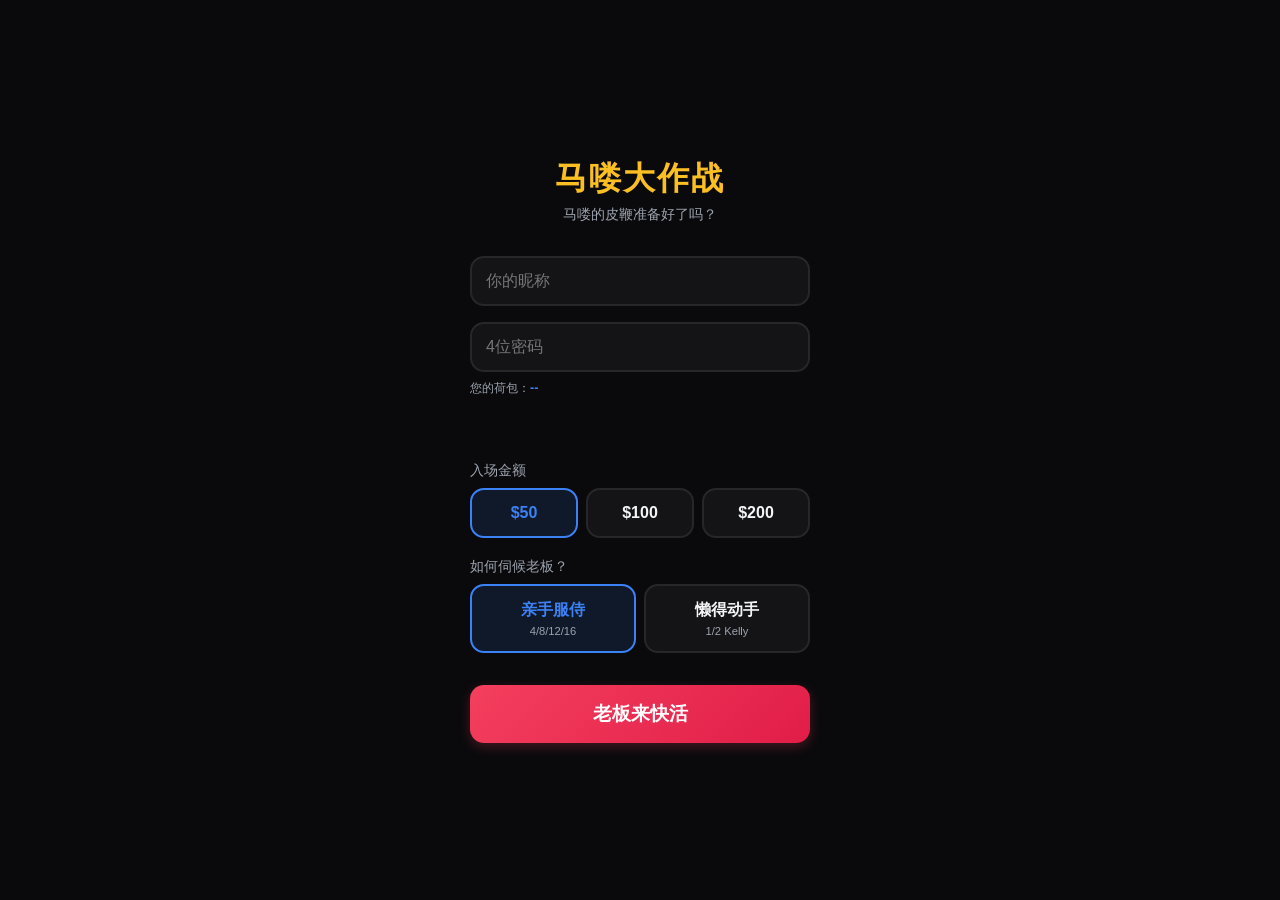
==== index.html @ 1c7b95f0 "Add files via upload" ====
<!DOCTYPE html>
<html lang="zh-CN">
<head>
  <meta charset="UTF-8">
  <meta name="viewport" content="width=device-width, initial-scale=1.0, viewport-fit=cover, user-scalable=no">
  <meta name="apple-mobile-web-app-capable" content="yes">
  <meta name="apple-mobile-web-app-status-bar-style" content="black-translucent">
  <title>马喽大作战</title>
  <link rel="stylesheet" href="css/style.css">
</head>
<body>

  <!-- ═══════ Start Screen ═══════ -->
  <div id="start-screen">
    <h1>马喽大作战</h1>
    <p class="subtitle">马喽的皮鞭准备好了吗？</p>
      
    <!-- 区块1：用户身份 -->
    <div class="start-section">
      <div class="config-group">
        <input type="text" class="seed-input" id="username-input" placeholder="你的昵称" maxlength="12" oninput="onUsernameInput()">
        <input type="text" class="seed-input" id="pincode-input" placeholder="4位密码" maxlength="4" inputmode="numeric" oninput="onPincodeInput()" style="margin-top:16px" disabled>
        <div class="wallet-inline" id="wallet-display">您的荷包：<span id="wallet-amount">--</span></div>
        <div class="pincode-hint" id="pincode-hint"></div>
      </div>
    </div>
      
    <!-- 区块2：对战设定 -->
    <div class="start-section">
      <div class="config-group" id="buyin-group">
        <label>入场金额</label>
        <div class="mode-toggle">
          <button class="mode-btn active" data-buyin="50" onclick="selectBuyin(50, this)">$50</button>
          <button class="mode-btn" data-buyin="100" onclick="selectBuyin(100, this)">$100</button>
          <button class="mode-btn" data-buyin="200" onclick="selectBuyin(200, this)">$200</button>
        </div>
      </div>
      <div class="config-group">
        <label>如何伺候老板？</label>
        <div class="mode-toggle">
          <button class="mode-btn active" data-mode="manual" onclick="selectMode('manual')">
            亲手服侍
            <div class="mode-desc">4/8/12/16</div>
          </button>
          <button class="mode-btn" data-mode="kelly" onclick="selectMode('kelly')">
            懒得动手
            <div class="mode-desc">1/2 Kelly</div>
          </button>
        </div>
      </div>
    </div>
    
    <input type="hidden" id="seed-input" value="">
    
    <!-- 区块3：进入按钮 -->
    <div class="start-section">
      <button class="start-btn" onclick="onStart()">老板来快活</button>
    </div>
  </div>

  <!-- ═══════ Game Screen ═══════ -->
  <div id="game-screen">
    <!-- Top bar -->
    <div class="top-bar">
      <div class="round-info">
        <span class="ri-tag">ALL </span><span class="ri-val" id="round-num">0</span>
        <span class="ri-tag">IN </span><span class="ri-val" id="round-in">0</span>
        <span class="ri-tag">WIN </span><span class="ri-val" id="round-win">0</span>
      </div>
      <div class="purse-display">
        <div class="purse-item">
          <div class="purse-label">马喽</div>
          <div class="purse-value obs" id="obs-purse">$50</div>
          <div class="purse-bar"><div class="purse-bar-fill obs" id="obs-bar" style="width:50%"></div></div>
        </div>
        <div class="purse-item">
          <div class="purse-label">老板</div>
          <div class="purse-value boss" id="boss-purse">$50</div>
          <div class="purse-bar"><div class="purse-bar-fill boss" id="boss-bar" style="width:50%"></div></div>
        </div>
      </div>
    </div>

    <!-- PnL chart -->
    <div class="pnl-chart-row">
      <div class="pnl-chart">
        <canvas id="pnl-canvas"></canvas>
      </div>
      <button class="tier-table-btn" onclick="showQuiz()" title="战力记忆练习"><svg viewBox="0 0 1024 1024" xmlns="http://www.w3.org/2000/svg"><path d="M754.5 573.1c-16.8-14.3-42.1-12.3-56.4 4.5l-76.4 89.6-25.8-30.5c-14.3-16.9-39.5-19-56.4-4.7s-19 39.5-4.7 56.4l32.7 38.6 2.5 2.1c14.1 12 32.5 18.6 51.7 18.6s37.6-6.6 51.7-18.6l2.5-2.1 83.1-97.5c14.3-16.8 12.3-42.1-4.5-56.4zM348.3 562.8c-51.2 0-92.8 41.6-92.8 92.8s41.6 92.8 92.8 92.8 92.8-41.6 92.8-92.8-41.6-92.8-92.8-92.8z m0 105.6c-7.1 0-12.8-5.8-12.8-12.8s5.8-12.8 12.8-12.8 12.8 5.8 12.8 12.8-5.7 12.8-12.8 12.8zM348.3 275.6c-51.2 0-92.8 41.6-92.8 92.8s41.6 92.8 92.8 92.8 92.8-41.6 92.8-92.8-41.6-92.8-92.8-92.8z m0 105.6c-7.1 0-12.8-5.8-12.8-12.8s5.8-12.8 12.8-12.8 12.8 5.8 12.8 12.8-5.7 12.8-12.8 12.8zM641.3 461.2c51.2 0 92.8-41.6 92.8-92.8s-41.6-92.8-92.8-92.8-92.8 41.6-92.8 92.8 41.6 92.8 92.8 92.8z m0-105.6c7.1 0 12.8 5.8 12.8 12.8s-5.8 12.8-12.8 12.8-12.8-5.8-12.8-12.8 5.7-12.8 12.8-12.8z"/><path d="M813.2 99.7H210.8c-81.6 0-148.1 66.4-148.1 148.1v528.5c0 81.6 66.4 148.1 148.1 148.1h602.5c81.6 0 148.1-66.4 148.1-148.1V247.8c-0.1-81.7-66.5-148.1-148.2-148.1z m63.5 676.5c0 35-28.5 63.5-63.5 63.5H210.8c-35 0-63.5-28.5-63.5-63.5V247.8c0-35 28.5-63.5 63.5-63.5h602.5c35 0 63.5 28.5 63.5 63.5v528.4z"/></svg></button>
      <button class="tier-table-btn" onclick="showTierTable()" title="战力表"><svg viewBox="0 0 1024 1024" xmlns="http://www.w3.org/2000/svg"><path d="M769.1 69H254.9C171.7 69 104 136.7 104 219.9v584.2c0 83.2 67.7 150.9 150.9 150.9h514.2c83.2 0 150.9-67.7 150.9-150.9V219.9C920 136.7 852.3 69 769.1 69zM840 804.1c0 39.1-31.8 70.9-70.9 70.9H254.9c-39.1 0-70.9-31.8-70.9-70.9V219.9c0-39.1 31.8-70.9 70.9-70.9h514.2c39.1 0 70.9 31.8 70.9 70.9v584.2z"/><path d="M577.2 334c-10.6-27-36.2-44.5-65.2-44.5S457.4 307 446.8 334L311.4 679.9c-8 20.6 2.1 43.8 22.7 51.8 4.8 1.9 9.7 2.8 14.6 2.8 16 0 31.1-9.7 37.3-25.4l48.5-123.8h155.2l48.5 123.8c8 20.6 31.3 30.7 51.8 22.7 20.6-8 30.7-31.3 22.7-51.8L577.2 334zM465.7 505.3L512 386.9l46.3 118.3h-92.6z"/></svg></button>
      <button class="tier-table-btn" onclick="toggleTheme()" id="theme-btn" title="切换主题"><svg viewBox="0 0 1024 1024" xmlns="http://www.w3.org/2000/svg"><path d="M919.6 319L746.4 120.8l-0.7-0.8c-15.9-17.3-38.9-25.3-61.7-21.5-23.3 3.9-43 19.6-52.7 42-19.6 45.1-64 72.1-118.8 72.1h-1.9c-55.2 0.8-98.5-25.1-118.9-71.4-9.8-22.3-29.6-37.8-52.8-41.7-22.7-3.8-45.7 4.3-61.6 21.5l-0.3 0.4L104.4 319C79 346.8 65.1 383.5 65.1 422.5c0 39.2 14.1 76.1 39.7 103.9l0.3 0.3c26.4 28.7 62.8 44.6 100.3 44.6 3 0 6.1-0.1 9.2-0.3v215.4c0 77.2 62.8 140 140 140h314c77.2 0 140-62.8 140-140V570.9c3.4 0.3 6.9 0.4 10.3 0.4 37.5 0 73.8-15.9 100.2-44.6l0.2-0.2c25.6-27.8 39.7-64.8 39.7-103.9-0.1-39.1-14-75.8-39.4-103.6z m-59.3 153.3l-0.2 0.2c-13.4 14.5-31.6 21.1-50 18.1-20.4-3.4-41.2 2.3-57 15.7-15.7 13.3-24.7 32.7-24.7 53.3v226.8c0 33.1-26.9 60-60 60h-314c-33.1 0-60-26.9-60-60V559.8c0-20.5-8.9-39.8-24.5-53.1-12.8-11-29-16.9-45.6-16.9-3.6 0-7.3 0.3-11 0.9-18.2 2.9-36.3-3.8-49.5-18.1l-0.3-0.3c-24.8-27-24.8-72.6 0-99.6l0.3-0.4 161.3-184.7c16 29.8 38.9 54.7 67.1 72.8 34.5 22 76.3 33.2 120.9 32.2h0.5c80.1-0.4 149.1-40.5 184-105.9l162 185.3 0.7 0.8c24.8 26.9 24.8 72.5 0 99.5z"/></svg></button>
    </div>

    <!-- Card table -->
    <div class="card-table" id="card-table">
      <!-- Rendered dynamically -->
    </div>

    <!-- Result section (hidden until reveal) -->
    <div class="result-section" id="result-section">
      <!-- Rendered dynamically -->
    </div>

    <!-- Action bar -->
    <div class="action-bar" id="action-bar">
      <!-- Rendered dynamically -->
    </div>
  </div>

  <!-- Review overlay -->
  <div class="review-overlay" id="review-overlay"></div>

  <!-- ═══════ End Screen ═══════ -->
  <div id="end-screen">
    <h2 id="end-title" style="display:none">对决结束</h2>
    <p class="end-subtitle" id="end-subtitle" style="display:none"></p>
    <div class="end-pnl-chart">
      <canvas id="end-pnl-canvas"></canvas>
    </div>
    <div class="stats-grid" id="stats-grid">
      <!-- Rendered dynamically -->
    </div>
    <div class="action-summary" id="action-summary">
      <!-- 出手规范分析 -->
    </div>
    <div class="end-actions">
      <button class="end-btn secondary" onclick="downloadLog()">日志</button>
      <button class="end-btn secondary" onclick="showAnalysis()">分析</button>
      <button class="end-btn primary" onclick="backToStart()">再战</button>
    </div>
  </div>

  <!-- ═══════ Analysis Modal ═══════ -->
  <div class="modal-overlay" id="analysis-modal" onclick="closeAnalysis(event)">
    <div class="modal-content" onclick="event.stopPropagation()">
      <div class="modal-header">
        <h3>分析</h3>
        <button class="modal-close" onclick="closeAnalysis()">&times;</button>
      </div>
      <div class="modal-body" id="analysis-body">
        <!-- Rendered dynamically -->
      </div>
    </div>
  </div>

  <!-- ═══════ Tier Table Modal ═══════ -->
  <div class="modal-overlay" id="tier-table-modal" onclick="closeTierTable(event)">
    <div class="modal-content" onclick="event.stopPropagation()">
      <div class="modal-header">
        <h3>战力表</h3>
        <button class="modal-close" onclick="closeTierTable()">&times;</button>
      </div>
      <div class="modal-body" id="tier-table-body"></div>
    </div>
  </div>

  <!-- ═══════ Quiz Modal ═══════ -->
  <div class="modal-overlay" id="quiz-modal" onclick="closeQuiz(event)">
    <div class="modal-content" onclick="event.stopPropagation()">
      <div class="modal-header">
        <h3>战力训练</h3>
        <button class="modal-close" onclick="closeQuiz()">&times;</button>
      </div>
      <div class="modal-body" style="padding-bottom:24px">
        <div class="quiz-mode-tabs">
          <button class="quiz-tab active" id="quiz-tab-mn" onclick="qSwitchMode('mn')">识别码</button>
          <button class="quiz-tab" id="quiz-tab-tier" onclick="qSwitchMode('tier')">战力</button>
        </div>
        <div class="quiz-score-line" id="quiz-score-line">0 / 0 · 第 1 题</div>
        <div id="quiz-area"></div>
      </div>
    </div>
  </div>

  <script src="js/game.js"></script>
  <script src="js/app.js"></script>
  <script>
    // ═══════════════════════════════════════════════════════
    // UI Controller
    // ═══════════════════════════════════════════════════════

    let selectedMode = 'manual';

    // ═══════════════════════════════════════════════════════
    // Haptic + Audio Feedback (iOS-safe)
    // ═══════════════════════════════════════════════════════
    let _audioCtx = null;
    let _clickBuf = null;

    function tap() {
      // Vibrate (Android only, iOS ignores)
      if (navigator.vibrate) navigator.vibrate(10);
      // Play click sound via AudioContext (iOS-safe, lowest latency)
      if (_audioCtx && _clickBuf) {
        try {
          const src = _audioCtx.createBufferSource();
          src.buffer = _clickBuf;
          src.connect(_audioCtx.destination);
          src.start(0);
        } catch(e) {}
      }
    }

    // Init audio on first user gesture (iOS requires user gesture to unlock)
    function initAudio() {
      if (_audioCtx) return;
      try {
        _audioCtx = new (window.AudioContext || window.webkitAudioContext)();
        fetch('yinxiao/dianji.wav')
          .then(r => r.arrayBuffer())
          .then(buf => _audioCtx.decodeAudioData(buf))
          .then(decoded => { _clickBuf = decoded; })
          .catch(() => {});
      } catch(e) {}
    }

    // Unlock AudioContext on first tap (iOS Safari requirement)
    document.addEventListener('click', function unlockAudio() {
      initAudio();
      if (_audioCtx && _audioCtx.state === 'suspended') {
        _audioCtx.resume();
      }
      document.removeEventListener('click', unlockAudio);
    }, { once: true });

    // ─── 钱包 / 身份状态 ───────────────────────────────────────
    let selectedBuyin  = 50;
    let _walletBalance = null;   // 查询到的荷包余额
    let _walletTimer   = null;   // 节流计时器
    let _isNewUser     = false;  // true=新用户（尚未注册）
    const WALLET_MIN   = 50;     // 最低进场门槛

    function selectBuyin(amount, btn) {
      tap();
      selectedBuyin = amount;
      document.querySelectorAll('[data-buyin]').forEach(b => b.classList.remove('active'));
      btn.classList.add('active');
    }

    // 步骤1: 输入昵称 -> 检查账号是否存在
    function onUsernameInput() {
      clearTimeout(_walletTimer);
      const username  = document.getElementById('username-input').value.trim();
      const amountEl  = document.getElementById('wallet-amount');
      const pincodeEl = document.getElementById('pincode-input');
      const hintEl    = document.getElementById('pincode-hint');
      if (!username) {
        amountEl.textContent = '--';
        pincodeEl.disabled = true;
        pincodeEl.value = '';
        hintEl.textContent = '';
        _walletBalance = null;
        _isNewUser = false;
        return;
      }
      amountEl.textContent = '查询中...';
      _walletTimer = setTimeout(() => checkUsername(username), 600);
    }

    // keepPin=true 时保留已有验证码并直接触发验证（回到首屏时用）
    function checkUsername(username, keepPin) {
      const amountEl  = document.getElementById('wallet-amount');
      const pincodeEl = document.getElementById('pincode-input');
      const hintEl    = document.getElementById('pincode-hint');
      fetch(SHEETS_URL + '?action=checkUsername&username=' + encodeURIComponent(username))
        .then(r => r.json())
        .then(data => {
          pincodeEl.disabled = false;
          if (!keepPin) pincodeEl.value = '';
          _walletBalance = null;
          if (data.exists) {
            _isNewUser = false;
            if (keepPin) {
              // 直接用已有密码进行验证
              onPincodeInput();
            } else {
              amountEl.textContent = '请输入密码';
              hintEl.textContent = '老用户请输入密码';
            }
          } else {
            _isNewUser = true;
            amountEl.textContent = '新用户';
            hintEl.textContent = '设定一个4密码，点开始即注册（初始荷包 $300）';
          }
        })
        .catch(() => { amountEl.textContent = '查询失败'; pincodeEl.disabled = true; });
    }

    // 步骤2: 输入验证码
    function onPincodeInput() {
      clearTimeout(_walletTimer);
      const username  = document.getElementById('username-input').value.trim();
      const pincode   = document.getElementById('pincode-input').value.trim();
      const amountEl  = document.getElementById('wallet-amount');
      const hintEl    = document.getElementById('pincode-hint');
      if (!pincode || pincode.length < 2) {
        if (!_isNewUser) _walletBalance = null;
        return;
      }
      if (_isNewUser) {
        _walletBalance = 300;
        amountEl.textContent = '$300（初始荷包）';
        hintEl.textContent = '点“老板来快活”完成注册并进入游戏';
        updateBuyinButtons(300);
      } else {
        _walletTimer = setTimeout(() => fetchWallet(username, pincode), 600);
      }
    }

    // 老用户: 验证 pincode 并取荷包
    function fetchWallet(username, pincode) {
      const amountEl = document.getElementById('wallet-amount');
      const hintEl   = document.getElementById('pincode-hint');
      amountEl.textContent = '验证中...';

      fetch(SHEETS_URL + '?action=getWallet&username=' + encodeURIComponent(username) + '&pincode=' + encodeURIComponent(pincode))
        .then(r => r.json())
        .then(data => {
          if (data.status === 'wrong_pin') {
            amountEl.textContent = '密码错误';
            hintEl.textContent = '不是您的账号？请注册新用户';
            _walletBalance = null;
            return;
          }
          _walletBalance = data.wallet;
          amountEl.textContent = '$' + _walletBalance;
          hintEl.textContent = '';
          updateBuyinButtons(_walletBalance);
        })
        .catch(() => {
          amountEl.textContent = '查询失败';
          _walletBalance = null;
        });
    }

    // 根据荷包余额更新带入按钟可用状态
    function updateBuyinButtons(balance) {
      let firstEnabled = null;
      document.querySelectorAll('[data-buyin]').forEach(btn => {
        const amount = parseInt(btn.dataset.buyin);
        const disabled = balance < amount;
        btn.disabled = disabled;
        btn.classList.toggle('disabled', disabled);
        if (!disabled && !firstEnabled) firstEnabled = btn;
      });
      // 自动选中第一个可用按钮
      if (firstEnabled) {
        selectedBuyin = parseInt(firstEnabled.dataset.buyin);
        document.querySelectorAll('[data-buyin]').forEach(b => b.classList.remove('active'));
        firstEnabled.classList.add('active');
      }
    }

    // 初始化：恢复昵称和验证码并自动查询
    function initUsername() {
      const savedName = localStorage.getItem('doukou_username');
      const savedPin  = localStorage.getItem('doukou_pincode');
      if (savedName) {
        document.getElementById('username-input').value = savedName;
        checkUsername(savedName);
        if (savedPin) {
          setTimeout(() => {
            document.getElementById('pincode-input').value = savedPin;
            onPincodeInput();
          }, 800);
        }
      }
    }

    function selectMode(mode) {
      tap();
      selectedMode = mode;
      document.querySelectorAll('[data-mode]').forEach(btn => {
        btn.classList.toggle('active', btn.dataset.mode === mode);
      });
    }

    function onStart() {
      tap();

      const username = document.getElementById('username-input').value.trim();
      const pincode  = document.getElementById('pincode-input').value.trim();

      if (!username) { alert('请先输入昵称！'); return; }
      if (pincode.length !== 4) { alert('密码需要4位数字！'); return; }
      if (!/^\d+$/.test(pincode)) { alert('密码只能是数字！'); return; }

      if (_walletBalance === null) {
        alert('荷包未就绪，请稍候再试！');
        return;
      }
      if (_walletBalance < selectedBuyin) {
        alert('荷包不足！当前荷包 $' + _walletBalance + '，无法带入 $' + selectedBuyin);
        return;
      }

      localStorage.setItem('doukou_username', username);
      localStorage.setItem('doukou_pincode',  pincode);
      game._username    = username;
      game._pincode     = pincode;
      game._buyin       = selectedBuyin;
      game._walletBefore = _walletBalance;

      _prevRoundData = null;
      _lastRoundData = null;
      document.getElementById('review-overlay').classList.remove('show');
      shadowReset();
      const seedStr = document.getElementById('seed-input').value.trim();
      startGame(selectedMode === 'kelly', seedStr, selectedBuyin);
    }

    // ═══════════════════════════════════════════════════════
    // Screen Management
    // ═══════════════════════════════════════════════════════

    function showScreen(id) {
      ['start-screen', 'game-screen', 'end-screen'].forEach(s => {
        const el = document.getElementById(s);
        el.style.display = (s === id) ? 'flex' : 'none';
      });
      window.scrollTo(0, 0);
    }

    function backToStart() {
      showScreen('start-screen');
      // 保留昵称和密码，直接重新验证荷包
      const username = document.getElementById('username-input').value.trim();
      if (username) {
        checkUsername(username, true);  // keepPin=true 保留密码并自动验证
      }
    }

    // ═══════════════════════════════════════════════════════
    // Theme Toggle
    // ═══════════════════════════════════════════════════════
    let _isDark = true;

    function toggleTheme() {
      tap();
      _isDark = !_isDark;
      document.documentElement.setAttribute('data-theme', _isDark ? 'dark' : 'light');
    }

    // ═══════════════════════════════════════════════════════
    // Last Round Review
    // ═══════════════════════════════════════════════════════
    let _prevRoundData = null; // previous round for review
    let _lastRoundData = null; // { hands, settlement, actionEval }

    // ═══════════════════════════════════════════════════════
    // Shadow Player (影子选手)
    // ═══════════════════════════════════════════════════════
    const SHADOW_EXIT_THRESHOLD = 6; // 影子退场阈値：庄家开局筹码 - 影子净胜筹码 <= 6 时退场

    const shadow = {
      purse: INITIAL_PURSE,
      bet: 0, skip: 0, win: 0, lose: 0, totalStaked: 0,
      exited: false,
      pnlHistory: [0]
    };

    function shadowReset() {
      shadow.purse = INITIAL_PURSE;
      shadow.bet = 0; shadow.skip = 0;
      shadow.win = 0; shadow.lose = 0;
      shadow.totalStaked = 0;
      shadow.exited = false;
      shadow.pnlHistory = [0];
    }

    /**
     * 计算某手牌对应的已出福星卡数量（在可见牌中）
     * 当已出 >= 2 张时，tier 需要 -1
     */
    function countUsedBlessings(a, b, allVisible) {
      const bless = blessingCards(a, b, []);  // 获取该组合的全部福星卡属性
      let maxUsed = 0;
      for (const bl of bless) {
        const x = bl.value;
        const total = CARD_COUNTS[x] || 0;
        const used = allVisible.filter(c => c === x).length;
        if (used > maxUsed) maxUsed = used;
      }
      return maxUsed;
    }

    /**
     * 影子选手决策函数
     * 返回 { target, amount } 或 { target: 'SKIP', amount: 0 }
     */
    function shadowDecide(hands, shadowPurse, bossPurse) {
      // 影子退场：庄家开局筹码 - 影子净胜筹码 <= 阈値
      // 影子净胜 = shadowPurse - INITIAL_PURSE
      // 退场条件：INITIAL_PURSE - (shadowPurse - INITIAL_PURSE) <= SHADOW_EXIT_THRESHOLD
      const shadowNetWin = shadowPurse - INITIAL_PURSE;
      if ((INITIAL_PURSE - shadowNetWin) <= SHADOW_EXIT_THRESHOLD) {
        return { target: 'RUN', amount: 0 };
      }

      const allVisible = [];
      for (let i = 0; i < 4; i++) allVisible.push(hands[i][0], hands[i][1]);

      // 老板当前战力
      const bossInfo = lookupTier(hands[0][0], hands[0][1]);
      let bossTier = bossInfo ? Math.floor(bossInfo.tier) : 3;
      const bossUsed = countUsedBlessings(hands[0][0], hands[0][1], allVisible);
      if (bossUsed >= 2) bossTier = Math.max(1, bossTier - 1);

      // 各员工当前战力
      let bestTarget = null;
      let bestAdjTier = -Infinity;

      for (let i = 1; i <= 3; i++) {
        const lbl = ['A', 'B', 'C'][i - 1];
        const empInfo = lookupTier(hands[i][0], hands[i][1]);
        let empTier = empInfo ? Math.floor(empInfo.tier) : 3;
        const empUsed = countUsedBlessings(hands[i][0], hands[i][1], allVisible);
        if (empUsed >= 2) empTier = Math.max(1, empTier - 1);

        if (empTier > bestAdjTier) {
          bestAdjTier = empTier;
          bestTarget = lbl;
        }
      }

      const gap = bestAdjTier - bossTier;

      // 決策：差 >= 2 才投注
      const gapStakeMap = { 2: 4, 3: 8, 4: 12, 5: 16 };
      let stake = gapStakeMap[gap] || (gap >= 5 ? 16 : 0);

      if (stake <= 0 || !bestTarget) return { target: 'SKIP', amount: 0 };

      // 不能超过老板余额
      stake = Math.min(stake, bossPurse, shadowPurse);
      if (stake < 1) return { target: 'SKIP', amount: 0 };

      return { target: bestTarget, amount: stake };
    }

    /**
     * 在每局结算后同步影子选手的结果
     * bossPurseAtBet 是投注时老板的笹码（影子用实际老板笹码限制）
     */
    function shadowSettle(hands, settlement, bossPurseForCap) {
      if (shadow.exited) return;

      const dec = shadowDecide(hands, shadow.purse, bossPurseForCap);
      game._shadowLastDec = dec; // 保存当局决策以便写入日志

      if (dec.target === 'RUN') {
        shadow.exited = true;
        shadow.pnlHistory.push(shadow.purse - INITIAL_PURSE);
        return;
      }
      if (dec.target === 'SKIP' || dec.amount <= 0) {
        shadow.skip++;
        shadow.pnlHistory.push(shadow.pnlHistory[shadow.pnlHistory.length - 1]);
        return;
      }

      // 影子投注
      const er = settlement.employeeResults[dec.target];
      shadow.bet++;
      shadow.totalStaked += dec.amount;
      let pnl = 0;
      if (er.won) {
        pnl = Math.min(dec.amount * er.mult, bossPurseForCap);
        shadow.win++;
      } else {
        pnl = -dec.amount;
        shadow.lose++;
      }
      shadow.purse += pnl;
      if (shadow.purse < 0) shadow.purse = 0;
      const cum = shadow.pnlHistory[shadow.pnlHistory.length - 1] + pnl;
      shadow.pnlHistory.push(cum);
    }

    function showReview() {
      tap();
      if (!_prevRoundData) return;
      const d = _prevRoundData;
      const s = d.settlement;
      const labels = ['Boss', 'A', 'B', 'C'];

      let html = '<div class="review-sheet">';
      html += '<div class="review-header"><span>回看上一局</span><button onclick="closeReview()">✕</button></div>';

      // Card rows
      for (let i = 0; i < 4; i++) {
        const hand = d.hands[i];
        const isEmp = i >= 1;
        const lbl = labels[i];
        let cls = 'review-row';
        if (isEmp) {
          const er = s.employeeResults[lbl];
          if (er) cls += er.won ? ' rw' : ' rl';
        }
        html += `<div class="${cls}">`;
        html += `<span class="review-lbl">${lbl}</span>`;
        html += '<span class="review-cards">';
        for (let j = 0; j < 5; j++) html += `<span class="rc">${hand[j]}</span>`;
        html += '</span>';
        if (isEmp) {
          const er = s.employeeResults[lbl];
          if (er) {
            const mark = er.won ? '胜' : '负';
            const mult = er.won && er.mult > 1 ? ` ×${er.mult}` : '';
            html += `<span class="review-result ${er.won ? 'rw' : 'rl'}">${mark}${mult}</span>`;
          }
        } else {
          html += `<span class="review-result ${s.observerPnl < 0 ? 'rw' : 'rl'}">${s.observerPnl < 0 ? '吃' : '亏'}</span>`;
        }
        html += '</div>';
      }

      // PnL
      const pnl = s.observerPnl;
      html += `<div class="review-pnl ${pnl > 0 ? 'rw' : 'rl'}">${pnl > 0 ? '+' : ''}${pnl}</div>`;
      html += '</div>';

      document.getElementById('review-overlay').innerHTML = html;
      document.getElementById('review-overlay').classList.add('show');
    }

    function closeReview() {
      tap();
      document.getElementById('review-overlay').classList.remove('show');
    }

    function goNextRound() {
      // Preserve current round data for review before advancing
      if (_lastRoundData) _prevRoundData = _lastRoundData;
      nextRound();
    }

    // ═══════════════════════════════════════════════════════
    // Render Functions
    // ═══════════════════════════════════════════════════════

    function renderGameScreen(settlement, actionEval) {
      showScreen('game-screen');

      // Save for review and for current re-render
      if (settlement && game.phase === 'result') {
        _lastRoundData = { hands: [...game.hands.map(h => [...h])], settlement, actionEval };
        game._lastSettlement = settlement;
        game._lastActionEval = actionEval;
        // 影子选手结算（用结算前的老板笹码限额：当前 bossPurse 已变，还原）
        const bossPurseBeforeSettle = game.bossPurse - settlement.bossPnl;
        shadowSettle(game.hands, settlement, bossPurseBeforeSettle);
        // 把影子选手当局数据追加到最后一条 round log
        const lastLog = game.log[game.log.length - 1];
        if (lastLog && lastLog.type === 'round') {
          const dec = game._shadowLastDec || {};
          lastLog.shadow = {
            target: dec.target || 'SKIP',
            amount: dec.amount || 0,
            purseAfter: shadow.purse,
            exited: shadow.exited
          };
        }
      }

      document.getElementById('round-num').textContent = game.roundNo;
      document.getElementById('round-in').textContent = game.stats.bet || 0;
      document.getElementById('round-win').textContent = game.stats.win || 0;
      document.getElementById('obs-purse').textContent = `$${game.obsPurse}`;
      document.getElementById('boss-purse').textContent = `$${game.bossPurse}`;

      const totalPurse = game.obsPurse + game.bossPurse;
      const obsPct = Math.max(0, Math.min(100, (game.obsPurse / totalPurse) * 100));
      const bossPct = Math.max(0, Math.min(100, (game.bossPurse / totalPurse) * 100));
      document.getElementById('obs-bar').style.width = obsPct + '%';
      document.getElementById('boss-bar').style.width = bossPct + '%';

      renderCardTable(settlement);
      renderPnlChart();

      if (settlement && game.phase === 'result') {
        renderResult(settlement, actionEval);
      } else {
        document.getElementById('result-section').classList.remove('show');
      }

      renderActionBar();
    }

    function renderCardTable(settlement) {
      const table = document.getElementById('card-table');
      const isRevealed = game.phase === 'revealing' || game.phase === 'result';
      const showTier = game.phase === 'result';
      const isBetting = game.phase === 'betting';
      const allVisibleCards = [];

      game.hands.forEach((hand, i) => {
        allVisibleCards.push(hand[0], hand[1]);
      });

      let html = '';
      const labels = ['Boss', 'A', 'B', 'C'];
      const labelClasses = ['boss', 'emp-a', 'emp-b', 'emp-c'];

      for (let i = 0; i < 4; i++) {
        const hand = game.hands[i];
        const v = [hand[0], hand[1]];
        const tierInfo = lookupTier(v[0], v[1]);
        const tier = tierInfo ? tierInfo.tier : '-';

        const blessings = blessingCards(v[0], v[1], allVisibleCards);
        const blessingStr = blessings.map(b => `{${b.value}}\u00d7${b.remaining}`).join(' ');

        const empLabel = labels[i];
        const isEmp = i >= 1;
        const isSelected = isBetting && isEmp && manualTarget === empLabel;
        const clickable = isBetting && isEmp;

        let rowClass = 'player-row';
        if (i === 0) rowClass += ' boss-row';
        if (isSelected) rowClass += ' selected-emp';
        if (clickable) rowClass += ' clickable-emp';
        if (showTier && settlement) {
          if (isEmp) {
            const er = settlement.employeeResults[empLabel];
            if (er) {
              rowClass += er.won ? ' result-win' : ' result-lose';
              if (er.won && er.mult > 1) rowClass += ' result-mult';
            }
          } else {
            // Boss row: no border highlights
          }
        }

        const clickAttr = clickable ? ` onclick="selectEmployee('${empLabel}')"` : '';

        html += `<div class="${rowClass}"${clickAttr}>`;
        html += `<div class="player-label ${labelClasses[i]}">${labels[i]}</div>`;
        html += `<div class="cards-display">`;
        html += `<div class="card visible"><span class="card-corner tl">${v[0]}</span><span class="card-center">${v[0]}</span><span class="card-corner br">${v[0]}</span></div>`;
        html += `<div class="card visible"><span class="card-corner tl">${v[1]}</span><span class="card-center">${v[1]}</span><span class="card-corner br">${v[1]}</span></div>`;

        if (isRevealed) {
          for (let j = 2; j < 5; j++) {
            html += `<div class="card revealed"><span class="card-corner tl">${hand[j]}</span><span class="card-center">${hand[j]}</span><span class="card-corner br">${hand[j]}</span></div>`;
          }
        } else {
          for (let j = 2; j < 5; j++) {
            html += `<div class="card hidden"><span class="card-center">?</span></div>`;
          }
        }
        html += `</div>`;

        if (showTier && tierInfo) {
          const starLbl = tierInfo.tier + '星';
          html += `<div class="tier-info-col">`;
          html += `<span class="tier-badge tier-${tierInfo.tier}">${starLbl}</span>`;
          html += `<div class="blessing-hint"><span class="mn-tag">${tierInfo.mn}</span> <span class="mp-tag">${tierInfo.mp}%</span></div>`;
          html += `</div>`;
        } else if (isBetting && isSelected && tierInfo) {
          const starLbl = tierInfo.tier + '星';
          html += `<div class="tier-info-col">`;
          html += `<span class="tier-badge tier-${tierInfo.tier}">${starLbl}</span>`;
          html += `<div class="blessing-hint"><span class="mn-tag">${tierInfo.mn}</span> <span class="mp-tag">${tierInfo.mp}%</span></div>`;
          html += `</div>`;
        } else {
          html += `<div class="blessing-hint">${blessingStr || '-'}</div>`;
        }

        html += `</div>`;
      }

      // Stake picker shown below cards when employee selected
      if (isBetting && manualTarget) {
        html += buildStakePickerHtml(manualTarget);
      }

      table.innerHTML = html;
    }

    function renderResult(settlement, actionEval) {
      const section = document.getElementById('result-section');
      section.classList.add('show');

      let html = '';
      const target = game.currentBet.target;
      if (target === 'SKIP') {
        html += `<div class="result-banner skip">- 跳过本局 -</div>`;
      } else {
        const pnl = settlement.observerPnl;
        if (pnl > 0) {
          html += `<div class="result-banner win">+${pnl} 员工${target}胜!</div>`;
        } else {
          html += `<div class="result-banner lose">${pnl} 员工${target}负</div>`;
        }
      }

      // 动作评价标签
      if (actionEval) {
        const tagClass = actionEval.tag === '理性' ? 'tag-rational' : actionEval.tag === '冒进' ? 'tag-aggressive' : 'tag-conservative';
        html += `<div class="action-eval-row">`;
        html += `<span class="action-tag ${tagClass}">${actionEval.tag}</span>`;
        html += `<span class="action-reason">${actionEval.detail || ''}</span>`;
        html += `</div>`;
      }

      // 本局出手统计
      const actionStats = getActionStats();
      html += `<div class="action-stats">`;
      html += `<div class="action-stats-title">本局出手规范统计</div>`;
      html += `<div class="action-stats-grid">`;
      for (const tag of ['理性', '冒进', '保守']) {
        const s = actionStats[tag];
        const betPct = s.betCount > 0 ? (s.betWin / s.betCount * 100).toFixed(0) + '%' : '-';
        const passPct = s.passCount > 0 ? (s.passWin / s.passCount * 100).toFixed(0) + '%' : '-';
        const tagCls = tag === '理性' ? 'tag-rational' : tag === '冒进' ? 'tag-aggressive' : 'tag-conservative';
        html += `<div class="action-stats-item">`;
        html += `<span class="action-tag ${tagCls}">${tag}</span>`;
        html += `<span class="action-stats-count">${s.count}局</span>`;
        html += `<span class="action-stats-pct">IN ${betPct} | PASS ${passPct}</span>`;
        html += `</div>`;
      }
      html += `</div>`;
      html += `</div>`;

      html += `<div class="structure-list">`;
      const labels = ['Boss', 'A', 'B', 'C'];
      for (let i = 0; i < 4; i++) {
        const struct = explainHand(game.hands[i]);
        const v = [game.hands[i][0], game.hands[i][1]];
        const ti = lookupTier(v[0], v[1]);
        const tierStr = ti ? `<span class="tier-badge tier-${ti.tier}" style="font-size:0.65rem;padding:1px 4px">${ti.tier}星</span> <span class="mn-tag">${ti.mn}</span> <span class="mp-tag">${ti.mp}%</span>` : '';
        html += `<div class="structure-item">`;
        html += `<div class="struct-label">${labels[i]} ${tierStr}</div>`;
        html += `<div class="struct-text">${struct}</div>`;
        html += `</div>`;
      }
      html += `</div>`;

      html += `<div class="emp-results">`;
      for (const lbl of ['A', 'B', 'C']) {
        const er = settlement.employeeResults[lbl];
        const cls = er.won ? 'emp-win' : 'emp-lose';
        const mark = er.won ? '胜' : '负';
        const multStr = er.won && er.mult > 1 ? ` \u00d7${er.mult}` : '';
        html += `<div class="emp-result-row">`;
        html += `<span class="emp-label">员工${lbl}</span>`;
        html += `<span class="${cls}">${mark}${multStr}</span>`;
        html += `<span class="emp-reason" style="font-size:0.7rem;color:var(--text-dim)">${er.reason}</span>`;
        html += `</div>`;
      }
      html += `</div>`;

      section.innerHTML = html;
    }

    function renderActionBar() {
      const bar = document.getElementById('action-bar');

      if (game.phase === 'betting') {
        const reviewBtn = _prevRoundData
          ? '<button class="bet-btn btn-pass" onclick="showReview()">回看</button>'
          : '';
        bar.innerHTML = `
          <div class="action-row-single">
            <button class="bet-btn btn-run-dim" onclick="confirmRun()">退场</button>
            ${reviewBtn}
            <button class="bet-btn btn-pass" onclick="onBet('SKIP',0)">跳过</button>
          </div>
        `;
      } else if (game.phase === 'result') {
        const gameOver = game.obsPurse <= 0 || game.bossPurse <= 0;
        if (gameOver) {
          bar.innerHTML = `
            <div class="action-row-single">
              <button class="continue-btn" onclick="endGame('normal')">查看结算</button>
            </div>
          `;
        } else {
          bar.innerHTML = `
            <div class="action-row-single">
              <button class="bet-btn btn-pass" onclick="showAnalysis()">分析</button>
              <button class="continue-btn" onclick="goNextRound()">下一局 →</button>
            </div>
          `;
        }
      } else {
        bar.innerHTML = '';
      }
    }

    function confirmRun() {
      tap();
      if (confirm('确认退场？')) {
        onBet('RUN', 0);
      }
    }

    // ═══════════════════════════════════════════════════════
    // Card-Click Employee Selection
    // ═══════════════════════════════════════════════════════

    let manualTarget = null;

    function selectEmployee(target) {
      if (game.phase !== 'betting') return;
      tap();
      // Toggle: clicking same employee deselects
      if (manualTarget === target) {
        manualTarget = null;
      } else {
        manualTarget = target;
      }
      renderCardTable();
      renderActionBar();
    }

    function buildStakePickerHtml(target) {
      const ks = game.kellyMode ? kellyStake(game.obsPurse, game.bossPurse) : 0;
      let html = '<div class="stake-picker">';

      if (game.kellyMode) {
        html += `<span class="stake-picker-label">押${target}</span>`;
        html += `<button class="bet-btn btn-stake-opt" onclick="onBetAndReset('${target}',${ks})">$${ks}</button>`;
      } else {
        const validStakes = STAKE_OPTIONS.filter(s => s <= game.obsPurse && s <= game.bossPurse);
        html += `<span class="stake-picker-label">押${target}</span>`;
        for (const s of validStakes) {
          if (s === 16) {
            html += `<button class="bet-btn btn-stake-opt btn-stake-max" onclick="confirmStake16('${target}')">$${s}</button>`;
          } else {
            html += `<button class="bet-btn btn-stake-opt" onclick="onBetAndReset('${target}',${s})">$${s}</button>`;
          }
        }
      }

      html += '</div>';
      return html;
    }

    function onBetAndReset(target, amount) {
      tap();
      manualTarget = null;
      onBet(target, amount);
    }

    function confirmStake16(target) {
      tap();
      if (confirm('投注 $16 — 确认大注？')) {
        manualTarget = null;
        onBet(target, 16);
      }
    }

    // ═══════════════════════════════════════════════════════
    // Bet Handler
    // ═══════════════════════════════════════════════════════

    function onBet(target, amount) {
      tap();
      placeBet(target, amount);
    }

    // ═══════════════════════════════════════════════════════
    // End Screen
    // ═══════════════════════════════════════════════════════

    function renderEndScreen() {
      showScreen('end-screen');
      // 渲染结束页面筹码曲线（需要等DOM可见后再画）
      setTimeout(renderEndPnlChart, 50);

      const netPnl = game.obsPurse - INITIAL_PURSE;

      const totalBet = game.stats.bet;
      const winRate = totalBet > 0 ? (game.stats.win / totalBet * 100).toFixed(0) : 0;
      const roi = game.stats.totalStaked > 0 ? (netPnl / game.stats.totalStaked * 100).toFixed(0) : 0;
      
      // 影子选手数据
      const shadowNetPnl = shadow.purse - INITIAL_PURSE;
      const shadowWinRate = shadow.bet > 0 ? (shadow.win / shadow.bet * 100).toFixed(0) : 0;
      const shadowRoi = shadow.totalStaked > 0 ? (shadowNetPnl / shadow.totalStaked * 100).toFixed(0) : 0;
      const shadowRounds = shadow.bet + shadow.skip;
      
      function sc(myVal, shVal, label) {
        return `<div class="stat-card">
          <div class="stat-value">${myVal}</div>
          <div class="stat-label">${label}</div>
          <div class="stat-shadow">${shVal}</div>
        </div>`;
      }
      
      const grid = document.getElementById('stats-grid');
      grid.innerHTML = `
        <div class="stat-card highlight">
          <div class="stat-value">$${game.obsPurse}</div>
          <div class="stat-label">最终筹码</div>
          <div class="stat-shadow">$${shadow.purse}${shadow.exited ? ' (已退)' : ''}</div>
        </div>
        <div class="stat-card ${netPnl >= 0 ? 'positive' : 'negative'}">
          <div class="stat-value">${netPnl >= 0 ? '+' : ''}${netPnl}</div>
          <div class="stat-label">净盈产</div>
          <div class="stat-shadow">${shadowNetPnl >= 0 ? '+' : ''}${shadowNetPnl}</div>
        </div>
        ${sc(game.roundNo, shadowRounds, '总局数')}
        ${sc(`${totalBet}/${game.roundNo - totalBet}`, `${shadow.bet}/${shadow.skip}`, '下注/跳过')}
        ${sc(winRate + '%', shadowWinRate + '%', '胜率')}
        ${sc(roi + '%', shadowRoi + '%', 'ROI')}
        <div class="stat-card">
          <div class="stat-value">${game.stats.win}/${game.stats.lose}</div>
          <div class="stat-label">胜/负</div>
          <div class="stat-shadow">${shadow.win}/${shadow.lose}</div>
        </div>
        <div class="stat-card">
          <div class="stat-value">A${game.stats.betTargetCount.A} B${game.stats.betTargetCount.B} C${game.stats.betTargetCount.C}</div>
          <div class="stat-label">押注分布</div>
          <div class="stat-shadow">影子自动</div>
        </div>
        <div class="stat-card">
          <div class="stat-value">A${game.stats.flatEat.A} B${game.stats.flatEat.B} C${game.stats.flatEat.C}</div>
          <div class="stat-label">平吃 (平局/无斗口)</div>
          <div class="stat-shadow">计入obs: ${game.stats.flatEat.obs}局</div>
        </div>
      `;

      // 出手规范分析总结
      const actionStats = getActionStats();
      const summaryDiv = document.getElementById('action-summary');
      let summaryHtml = '<div class="action-summary-title">出手规范分析</div>';
      summaryHtml += '<div class="action-summary-grid">';
      for (const tag of ['理性', '冒进', '保守']) {
        const s = actionStats[tag];
        const betPct = s.betCount > 0 ? (s.betWin / s.betCount * 100).toFixed(0) + '%' : '-';
        const passPct = s.passCount > 0 ? (s.passWin / s.passCount * 100).toFixed(0) + '%' : '-';
        const tagCls = tag === '理性' ? 'tag-rational' : tag === '冒进' ? 'tag-aggressive' : 'tag-conservative';
        summaryHtml += `<div class="action-summary-item">`;
        summaryHtml += `<span class="action-tag ${tagCls}">${tag}</span>`;
        summaryHtml += `<span class="action-summary-count">${s.count}局</span>`;
        summaryHtml += `<span class="action-summary-pct">IN ${betPct}</span>`;
        summaryHtml += `<span class="action-summary-pct">PASS ${passPct}</span>`;
        summaryHtml += `</div>`;
      }
      summaryHtml += '</div>';
      summaryDiv.innerHTML = summaryHtml;
    }

    // ═══════════════════════════════════════════════════════
    // PnL Mini Chart
    // ═══════════════════════════════════════════════════════

    function renderPnlChart() {
      const canvas = document.getElementById('pnl-canvas');
      const ctx = canvas.getContext('2d');
      const rect = canvas.parentElement.getBoundingClientRect();
      canvas.width = rect.width * 2;
      canvas.height = rect.height * 2;
      ctx.scale(2, 2);

      const w = rect.width;
      const h = rect.height;
      const data = game.pnlHistory;
      const shData = shadow.pnlHistory;

      if (data.length < 2) {
        ctx.clearRect(0, 0, w, h);
        return;
      }

      const allVals = [...data, ...shData, 0];
      const minVal = Math.min(...allVals);
      const maxVal = Math.max(...allVals);
      const range = Math.max(maxVal - minVal, 1);

      ctx.clearRect(0, 0, w, h);

      // Shadow curve (gray dashed)
      if (shData.length >= 2) {
        ctx.strokeStyle = 'rgba(156,163,175,0.55)';
        ctx.lineWidth = 1;
        ctx.setLineDash([4, 4]);
        ctx.beginPath();
        for (let i = 0; i < shData.length; i++) {
          const x = (i / (shData.length - 1)) * w;
          const y = h - ((shData[i] - minVal) / range) * (h - 8) - 4;
          if (i === 0) ctx.moveTo(x, y);
          else ctx.lineTo(x, y);
        }
        ctx.stroke();
        ctx.setLineDash([]);
      }

      // Player curve (dashed)
      ctx.strokeStyle = data[data.length - 1] >= 0 ? '#10b981' : '#f43f5e';
      ctx.lineWidth = 1.5;
      ctx.setLineDash([6, 3]);
      ctx.beginPath();
      for (let i = 0; i < data.length; i++) {
        const x = (i / (data.length - 1)) * w;
        const y = h - ((data[i] - minVal) / range) * (h - 8) - 4;
        if (i === 0) ctx.moveTo(x, y);
        else ctx.lineTo(x, y);
      }
      ctx.stroke();
      ctx.setLineDash([]);
    }

    function renderEndPnlChart() {
      const canvas = document.getElementById('end-pnl-canvas');
      if (!canvas) return;
      const ctx = canvas.getContext('2d');
      const rect = canvas.parentElement.getBoundingClientRect();
      canvas.width = rect.width * 2;
      canvas.height = rect.height * 2;
      ctx.scale(2, 2);

      const w = rect.width;
      const h = rect.height;
      const data = game.pnlHistory;
      const shData = shadow.pnlHistory;

      if (data.length < 2) return;

      const allVals = [...data, ...shData, 0];
      const minVal = Math.min(...allVals);
      const maxVal = Math.max(...allVals);
      const range = Math.max(maxVal - minVal, 1);

      ctx.clearRect(0, 0, w, h);

      // Shadow curve (gray dashed)
      if (shData.length >= 2) {
        ctx.strokeStyle = 'rgba(156,163,175,0.55)';
        ctx.lineWidth = 1;
        ctx.setLineDash([4, 4]);
        ctx.beginPath();
        for (let i = 0; i < shData.length; i++) {
          const x = (i / (shData.length - 1)) * w;
          const y = h - ((shData[i] - minVal) / range) * (h - 8) - 4;
          if (i === 0) ctx.moveTo(x, y);
          else ctx.lineTo(x, y);
        }
        ctx.stroke();
        ctx.setLineDash([]);
      }

      // Player curve (dashed)
      ctx.strokeStyle = data[data.length - 1] >= 0 ? '#10b981' : '#f43f5e';
      ctx.lineWidth = 2;
      ctx.setLineDash([6, 3]);
      ctx.beginPath();
      for (let i = 0; i < data.length; i++) {
        const x = (i / (data.length - 1)) * w;
        const y = h - ((data[i] - minVal) / range) * (h - 8) - 4;
        if (i === 0) ctx.moveTo(x, y);
        else ctx.lineTo(x, y);
      }
      ctx.stroke();
      ctx.setLineDash([]);
    }

    // ═══════════════════════════════════════════════════════
    // Analysis Modal
    // ═══════════════════════════════════════════════════════

    function showAnalysis() {
      const a = analyzeSession();
      if (!a) return;
      renderAnalysis(a);
      document.getElementById('analysis-modal').classList.add('show');
    }

    function closeAnalysis(e) {
      if (e && e.target !== e.currentTarget) return;
      document.getElementById('analysis-modal').classList.remove('show');
    }

    // ═══════════════════════════════════════════════════════
    // Tier Table Modal
    // ═══════════════════════════════════════════════════════

    const TIER_GROUPS = [
      { star: 5, label: '5星', groups: [
        { mnemonic: '1234', hands: [[1,8],[2,7],[3,6],[4,5]] },
        { mnemonic: '12',   hands: [[1,2],[2,3]] },
      ]},
      { star: 4, label: '4星', groups: [
        { mnemonic: '127', hands: [[1,3],[2,4],[7,8]] },
        { mnemonic: '235', hands: [[2,5],[3,8],[5,8]] },
        { mnemonic: '631', hands: [[6,8],[3,4],[1,4]] },
      ]},
      { star: 3, label: '3星', groups: [
        { mnemonic: '234',  hands: [[2,6],[3,5],[4,8]] },
        { mnemonic: '876',  hands: [[8,9],[7,9],[6,7]] },
        { mnemonic: '554',  hands: [[5,7],[5,6],[4,7]] },
        { mnemonic: '1156', hands: [[1,5],[1,1],[5,9],[6,9]] },
      ]},
      { star: 2, label: '2星', groups: [
        { mnemonic: '4311', hands: [[4,9],[3,9],[1,6],[1,7]] },
        { mnemonic: '222',  hands: [[2,2],[2,8],[2,9]] },
      ]},
      { star: 1, label: '1星', groups: [
        { mnemonic: '3348', hands: [[3,3],[3,7],[4,6],[8,8]] },
        { mnemonic: '479',  hands: [[4,4],[7,7],[9,9]] },
        { mnemonic: '156',  hands: [[1,9],[6,6],[5,5]] },
      ]},
    ];

    function showTierTable() {
      const body = document.getElementById('tier-table-body');
      let html = '';
      for (const tier of TIER_GROUPS) {
        html += `<div class="tier-group">`;
        html += `<div class="tier-group-title"><span class="tier-badge tier-${tier.star}">${tier.label}</span></div>`;
        for (const g of tier.groups) {
          html += `<div class="tier-group-row">`;
          html += `<span class="tier-mnemonic">${g.mnemonic}</span>`;
          for (const [a, b] of g.hands) {
            const key = [Math.min(a,b), Math.max(a,b)].join(',');
            const info = CORRECTED_TABLE[key];
            const pct = info ? info.p_eq.toFixed(0) + '%' : '-';
            html += `<span class="tier-hand-item">(${a},${b}) <em>${pct}</em></span>`;
          }
          html += `</div>`;
        }
        html += `</div>`;
      }
      body.innerHTML = html;
      document.getElementById('tier-table-modal').classList.add('show');
    }

    function closeTierTable(e) {
      if (e && e.target !== e.currentTarget) return;
      document.getElementById('tier-table-modal').classList.remove('show');
    }

    // ═══════════════════════════════════════════════════════
    // Quiz Modal
    // ═══════════════════════════════════════════════════════
    const _qALL_ENTRIES = Object.entries(CORRECTED_TABLE).map(([key, v]) => {
      const [a, b] = key.split(',').map(Number);
      return { a, b, key, tier: Math.floor(v.tier), mn: v.mn, mp: v.mp };
    });
    const _qALL_MN = [...new Set(_qALL_ENTRIES.map(e => e.mn))];

    let _qMode = 'mn';
    let _qCorrect = 0;
    let _qTotal = 0;
    let _qNo = 1;
    let _qPending = false;
    let _qMnQ = null;
    let _qMnSelected = new Set();
    let _qMnSubmitted = false;
    let _qTierQ = null;
    let _qTierSubmitted = false;

    function _qShuffle(arr) {
      const a = [...arr];
      for (let i = a.length - 1; i > 0; i--) {
        const j = Math.floor(Math.random() * (i + 1));
        [a[i], a[j]] = [a[j], a[i]];
      }
      return a;
    }

    function _qUpdateScore() {
      document.getElementById('quiz-score-line').textContent =
        `${_qCorrect} / ${_qTotal} · 第 ${_qNo} 题`;
    }

    function showQuiz() {
      tap();
      document.getElementById('quiz-modal').classList.add('show');
      if (!_qMnQ && !_qTierQ) _qNextQuestion();
    }

    function closeQuiz(e) {
      if (e && e.target !== e.currentTarget) return;
      tap();
      document.getElementById('quiz-modal').classList.remove('show');
    }

    function qSwitchMode(mode) {
      tap();
      _qMode = mode;
      _qPending = false;
      document.getElementById('quiz-tab-mn').classList.toggle('active', mode === 'mn');
      document.getElementById('quiz-tab-tier').classList.toggle('active', mode === 'tier');
      _qNextQuestion();
    }

    // ――― 识别码模式 ―――
    function _qBuildMn() {
      const mn = _qALL_MN[Math.floor(Math.random() * _qALL_MN.length)];
      const correctEntries = _qALL_ENTRIES.filter(e => e.mn === mn);
      const correctKeys = new Set(correctEntries.map(e => e.key));
      const distractors = _qShuffle(_qALL_ENTRIES.filter(e => !correctKeys.has(e.key)));
      const needed = Math.max(0, 8 - correctEntries.length);
      const optionPool = _qShuffle([...correctEntries, ...distractors.slice(0, needed)]);
      _qMnQ = { mn, correctKeys, options: optionPool };
      _qMnSelected = new Set();
      _qMnSubmitted = false;
    }

    function _qRenderMn() {
      if (!_qMnQ) _qBuildMn();
      const q = _qMnQ;
      // 选项按组合号从小到大排序（a升序，a相同则b升序）
      const sortedOpts = [...q.options].sort((x, y) => x.a !== y.a ? x.a - y.a : x.b - y.b);
      let html = '<div class="quiz-card">';
      html += '<div class="quiz-label">识别码（口诀）</div>';
      html += `<div class="quiz-mnemonic">${q.mn}</div>`;
      html += '<div class="quiz-label">选出所有属于该口诀的组合</div>';
      html += '<div class="quiz-options-grid">';
      for (const entry of sortedOpts) {
        let cls = 'quiz-option';
        if (_qMnSubmitted) {
          const isC = q.correctKeys.has(entry.key);
          const isSel = _qMnSelected.has(entry.key);
          if (isC) cls += ' correct';
          else if (isSel) cls += ' wrong';
        } else if (_qMnSelected.has(entry.key)) cls += ' selected';
        const label = `${entry.a}-${entry.b}`;
        const onclick = _qMnSubmitted ? '' : `onclick="qMnToggle('${entry.key}')"` ;
        html += `<button class="${cls}" ${onclick}><span class="opt-pair">${label}</span><span class="opt-mp">${entry.mp}</span></button>`;
      }
      html += '</div>';
      html += `<div class="quiz-feedback" id="quiz-feedback"></div>`;
      const disabled = _qMnSubmitted ? 'disabled' : '';
      html += `<button class="quiz-submit-btn" onclick="qMnSubmit()" ${disabled}>提交</button>`;
      html += '</div>';
      document.getElementById('quiz-area').innerHTML = html;
    }

    function qMnToggle(key) {
      if (_qMnSubmitted || _qPending) return;
      if (_qMnSelected.has(key)) _qMnSelected.delete(key);
      else _qMnSelected.add(key);
      _qRenderMn();
    }

    function qMnSubmit() {
      if (_qMnSubmitted || _qPending) return;
      const q = _qMnQ;
      const selArr = [..._qMnSelected].sort();
      const corArr = [...q.correctKeys].sort();
      const isRight = selArr.length === corArr.length && selArr.every((k,i) => k === corArr[i]);
      _qMnSubmitted = true;
      _qTotal++;
      if (isRight) _qCorrect++;
      _qUpdateScore();
      _qRenderMn();
      const fb = document.getElementById('quiz-feedback');
      if (isRight) {
        fb.textContent = '✓ 正确！'; fb.className = 'quiz-feedback ok';
        _qPending = true;
        setTimeout(() => { _qPending = false; _qNo++; _qBuildMn(); _qRenderMn(); _qUpdateScore(); }, 2000);
      } else {
        _qMnSubmitted = false;
        _qRenderMn();
        document.getElementById('quiz-feedback').textContent = '✗ 错误，继续选择正确答案';
        document.getElementById('quiz-feedback').className = 'quiz-feedback err';
      }
    }

    // ――― 战力模式 ―――
    function _qBuildTier() {
      const picked = _qShuffle(_qALL_ENTRIES).slice(0, 3);
      const correctMps = picked.map(e => e.mp);
      const distractors = [...new Set(_qShuffle(_qALL_ENTRIES.filter(e => !correctMps.includes(e.mp))).map(e => e.mp))];
      const pool = [...new Set(correctMps)];
      for (const mp of distractors) { if (pool.length >= 8) break; if (!pool.includes(mp)) pool.push(mp); }
      while (pool.length < 8) { const r = _qALL_ENTRIES[Math.floor(Math.random()*_qALL_ENTRIES.length)].mp; if (!pool.includes(r)) pool.push(r); }
      _qTierQ = { pairs: picked, slots: [null,null,null], opts: _qShuffle(pool.slice(0,8)) };
      _qTierSubmitted = false;
    }

    function _qRenderTier() {
      if (!_qTierQ) _qBuildTier();
      const q = _qTierQ;
      // 备选战力值从大到小排序
      const sortedOpts = [...q.opts].sort((a, b) => b - a);
      let html = '<div class="quiz-card">';
      html += '<div class="quiz-label">判断以下 3 组起手牌的绝对战力值</div>';
      html += '<div class="quiz-pairs-row">';
      for (let i = 0; i < 3; i++) {
        const p = q.pairs[i];
        html += `<div class="quiz-pair-card"><div class="quiz-pair-label">组合 ${i+1}</div><div class="quiz-pair-val">${p.a} · ${p.b}</div></div>`;
      }
      html += '</div>';
      html += '<div class="quiz-slots-row">';
      for (let i = 0; i < 3; i++) {
        let cls = 'quiz-slot';
        let val = q.slots[i] !== null ? q.slots[i] : '';
        if (q.slots[i] !== null) cls += ' filled';
        if (_qTierSubmitted) { const ok = q.slots[i] === q.pairs[i].mp; cls = cls.replace(' filled','') + (ok ? ' correct' : ' wrong'); }
        html += `<div class="${cls}">${val}</div>`;
      }
      const clrDis = _qTierSubmitted ? 'disabled' : '';
      html += `<button class="quiz-clear-btn" onclick="qTierClear()" ${clrDis}>清除</button></div>`;
      html += '<div class="quiz-tier-opts">';
      const usedC = {}; for (const s of q.slots) if (s!==null) usedC[s]=(usedC[s]||0)+1;
      const availC = {}; for (const t of sortedOpts) availC[t]=(availC[t]||0)+1;
      for (const t of sortedOpts) {
        let cls = 'quiz-tier-opt';
        if (!_qTierSubmitted && (usedC[t]||0) >= (availC[t]||1)) cls += ' used';
        const onclick = _qTierSubmitted ? '' : `onclick="qTierPick(${t})"`;
        html += `<button class="${cls}" ${onclick}>${t}</button>`;
      }
      html += '</div>';
      html += `<div class="quiz-feedback" id="quiz-feedback"></div>`;
      const filledAll = q.slots.every(s => s !== null);
      const dis = (_qTierSubmitted || !filledAll) ? 'disabled' : '';
      html += `<button class="quiz-submit-btn" onclick="qTierSubmit()" ${dis}>提交</button></div>`;
      document.getElementById('quiz-area').innerHTML = html;
    }

    function qTierPick(val) {
      if (_qTierSubmitted || _qPending) return;
      const idx = _qTierQ.slots.indexOf(null);
      if (idx === -1) return;
      _qTierQ.slots[idx] = val;
      _qRenderTier();
    }

    function qTierClear() {
      if (_qTierSubmitted || _qPending) return;
      for (let i = 2; i >= 0; i--) { if (_qTierQ.slots[i] !== null) { _qTierQ.slots[i] = null; break; } }
      _qRenderTier();
    }

    function qTierSubmit() {
      if (_qTierSubmitted || _qPending) return;
      if (_qTierQ.slots.some(s => s === null)) return;
      const isRight = _qTierQ.slots.every((s,i) => s === _qTierQ.pairs[i].mp);
      _qTierSubmitted = true;
      _qTotal++;
      if (isRight) _qCorrect++;
      _qUpdateScore();
      _qRenderTier();
      const fb = document.getElementById('quiz-feedback');
      if (isRight) {
        fb.textContent = '✓ 正确！'; fb.className = 'quiz-feedback ok';
        _qPending = true;
        setTimeout(() => { _qPending = false; _qNo++; _qBuildTier(); _qRenderTier(); _qUpdateScore(); }, 2000);
      } else {
        _qTierSubmitted = false;
        _qTierQ.slots = [null,null,null];
        _qRenderTier();
        document.getElementById('quiz-feedback').textContent = '✗ 错误，重新填写';
        document.getElementById('quiz-feedback').className = 'quiz-feedback err';
      }
    }

    function _qNextQuestion() {
      if (_qMode === 'mn') { _qBuildMn(); _qRenderMn(); }
      else { _qBuildTier(); _qRenderTier(); }
      _qUpdateScore();
    }

    function pct(n, d) {
      return d === 0 ? '-' : (n / d * 100).toFixed(0) + '%';
    }

    function renderAnalysis(a) {
      const body = document.getElementById('analysis-body');

      let stakeRows = '';
      const stakes = Object.keys(a.byStake).sort((x, y) => Number(x) - Number(y));
      for (const s of stakes) {
        const d = a.byStake[s];
        stakeRows += `<div class="analysis-row">
          <span class="analysis-label">$${s} 注</span>
          <span class="analysis-value">${d.wins}/${d.total}</span>
          <span class="analysis-pct ${d.wins/d.total >= 0.5 ? 'positive' : 'negative'}">${pct(d.wins, d.total)}</span>
        </div>`;
      }

      let empRows = '';
      for (const t of ['A', 'B', 'C']) {
        const d = a.empOverall[t];
        if (!d || d.total === 0) continue;
        const wr = d.wins / d.total;
        empRows += `<div class="analysis-row">
          <span class="analysis-label">员工${t}</span>
          <span class="analysis-value">${d.wins}/${d.total}</span>
          <span class="analysis-pct ${wr >= 0.5 ? 'positive' : 'negative'}">${pct(d.wins, d.total)}</span>
        </div>`;
      }

      body.innerHTML = `
        <div class="analysis-section">
          <div class="analysis-section-title">择时 vs 自然胜率</div>
          <div class="analysis-row highlight-row">
            <span class="analysis-label">观察者(择时)</span>
            <span class="analysis-value">${a.betWins}/${a.betRounds}</span>
            <span class="analysis-pct ${a.betWinRate >= 50 ? 'positive' : 'negative'}">${a.betRounds > 0 ? a.betWinRate.toFixed(0) + '%' : '-'}</span>
          </div>
          ${empRows || '<div class="analysis-row"><span class="analysis-label">无数据</span></div>'}
        </div>

        <div class="analysis-section">
          <div class="analysis-section-title">其他</div>
          <div class="analysis-row">
            <span class="analysis-label">PASS率</span>
            <span class="analysis-value">${a.passRate.toFixed(0)}% (${a.skipRounds}/${a.totalRounds})</span>
          </div>
          <div class="analysis-row">
            <span class="analysis-label">净盈亏</span>
            <span class="analysis-value ${a.netPnl >= 0 ? 'positive' : 'negative'}">${a.netPnl >= 0 ? '+' : ''}${a.netPnl}</span>
          </div>
          ${stakeRows ? `<div class="analysis-row" style="margin-top:4px"><span class="analysis-label" style="font-weight:600">注码胜率</span></div>${stakeRows}` : ''}
        </div>

        <div class="analysis-section">
          <div class="analysis-section-title">PASS 分析 (${a.skipRounds}局)</div>
          <div class="analysis-row">
            <span class="analysis-label">老板全胜(0员工胜)</span>
            <span class="analysis-value">${a.passBossAllWin}</span>
            <span class="analysis-pct">${pct(a.passBossAllWin, a.skipRounds)}</span>
          </div>
          <div class="analysis-row">
            <span class="analysis-label">1位员工胜</span>
            <span class="analysis-value">${a.pass1EmpWin}</span>
            <span class="analysis-pct">${pct(a.pass1EmpWin, a.skipRounds)}</span>
          </div>
          <div class="analysis-row">
            <span class="analysis-label">2位员工胜</span>
            <span class="analysis-value">${a.pass2EmpWin}</span>
            <span class="analysis-pct">${pct(a.pass2EmpWin, a.skipRounds)}</span>
          </div>
          <div class="analysis-row">
            <span class="analysis-label">3位员工全胜</span>
            <span class="analysis-value">${a.pass3EmpWin}</span>
            <span class="analysis-pct">${pct(a.pass3EmpWin, a.skipRounds)}</span>
          </div>
          <div class="analysis-row">
            <span class="analysis-label">员工出10点(2x+)</span>
            <span class="analysis-value">${a.passEmp10pts}</span>
            <span class="analysis-pct">${a.skipRounds > 0 ? pct(a.passEmp10pts, a.skipRounds * 3) : '-'}</span>
          </div>
        </div>
      `;
    }

    // ═══════════════════════════════════════════════════════
    // Init
    // ═══════════════════════════════════════════════════════

    showScreen('start-screen');
    initUsername();
  </script>
</body>
</html>
---- css/style.css ----
/* ═══════════════════════════════════════════════════════
   Doukou Observer Simulator - Mobile-First Styles
   ═══════════════════════════════════════════════════════ */

:root {
  --bg: #0a0a0c;
  --bg2: #141416;
  --card-bg: #1e1e20;
  --accent: #f43f5e;
  --green: #10b981;
  --gold: #fbbf24;
  --blue: #3b82f6;
  --text: #f3f4f6;
  --text-dim: #9ca3af;
  --danger: #ef4444;
  --purple: #8b5cf6;
  --orange: #f97316;
  --border: #27272a;
  --radius: 14px;
  --shadow: 0 2px 8px rgba(0,0,0,0.35);
  --shadow-lg: 0 4px 16px rgba(0,0,0,0.45);
  --safe-bottom: env(safe-area-inset-bottom, 0px);
}

[data-theme="light"] {
  --bg: #f5f5f7;
  --bg2: #ffffff;
  --card-bg: #e8e8ec;
  --accent: #e11d48;
  --green: #059669;
  --gold: #d97706;
  --blue: #2563eb;
  --text: #1a1a2e;
  --text-dim: #6b7280;
  --danger: #dc2626;
  --purple: #7c3aed;
  --orange: #ea580c;
  --border: #d1d5db;
  --shadow: 0 2px 8px rgba(0,0,0,0.08);
  --shadow-lg: 0 4px 16px rgba(0,0,0,0.12);
}

* { margin: 0; padding: 0; box-sizing: border-box; }

html, body {
  height: 100%;
  font-family: -apple-system, BlinkMacSystemFont, 'Segoe UI', Roboto, sans-serif;
  background: var(--bg);
  color: var(--text);
  overflow-x: hidden;
  -webkit-tap-highlight-color: transparent;
  user-select: none;
}

/* ═══════ Start Screen ═══════ */
#start-screen {
  display: flex;
  flex-direction: column;
  align-items: center;
  justify-content: center;
  min-height: 100vh;
  padding: 24px;
  text-align: center;
}

#start-screen h1 {
  font-size: 2rem;
  margin-bottom: 4px;
  color: var(--gold);
  letter-spacing: 2px;
}

#start-screen .subtitle {
  color: var(--text-dim);
  font-size: 0.9rem;
  margin-bottom: 32px;
}

.config-group {
  width: 100%;
  max-width: 340px;
  margin-bottom: 20px;
  text-align: left;
}

.config-group label {
  display: block;
  font-size: 0.85rem;
  color: var(--text-dim);
  margin-bottom: 8px;
}

.mode-toggle {
  display: flex;
  gap: 8px;
}

.mode-btn {
  flex: 1;
  padding: 14px;
  border: 2px solid var(--border);
  border-radius: var(--radius);
  background: var(--bg2);
  color: var(--text);
  font-size: 1rem;
  font-weight: 600;
  cursor: pointer;
  transition: all 0.2s;
}

.mode-btn.active {
  border-color: var(--blue);
  background: rgba(59, 130, 246, 0.12);
  color: var(--blue);
}

.mode-btn .mode-desc {
  font-size: 0.7rem;
  font-weight: 400;
  color: var(--text-dim);
  margin-top: 4px;
}

.seed-input {
  width: 100%;
  padding: 14px;
  border: 2px solid var(--border);
  border-radius: var(--radius);
  background: var(--bg2);
  color: var(--text);
  font-size: 1rem;
  outline: none;
}

.seed-input:focus {
  border-color: var(--blue);
}

/* 荷包小字行 */
.wallet-inline {
  margin-top: 8px;
  font-size: 0.78rem;
  color: var(--text-dim);
}
.wallet-inline span {
  font-weight: 700;
  color: var(--blue);
}
/* 验证码提示 */
.pincode-hint {
  margin-top: 6px;
  font-size: 0.72rem;
  color: var(--text-dim);
  opacity: 0.8;
  min-height: 1em;
}
/* 开始页三分区 */
.start-section {
  width: 100%;
  max-width: 340px;
}
.start-section + .start-section {
  margin-top: 28px;
}
.start-section + .start-section:last-child {
  margin-top: 36px;
}
.mode-btn.disabled {
  opacity: 0.3;
  cursor: not-allowed;
  pointer-events: none;
}

.start-btn {
  width: 100%;
  max-width: 340px;
  padding: 16px;
  border: none;
  border-radius: var(--radius);
  background: linear-gradient(135deg, var(--accent), #e11d48);
  color: white;
  font-size: 1.2rem;
  font-weight: 700;
  cursor: pointer;
  margin-top: 12px;
  transition: transform 0.1s;
  box-shadow: 0 4px 12px rgba(244,63,94,0.25);
}

.start-btn:active {
  transform: scale(0.97);
}

/* ═══════ Game Screen ═══════ */
#game-screen {
  display: none;
  flex-direction: column;
  min-height: 100vh;
  padding-bottom: calc(120px + var(--safe-bottom));
}

/* Top bar */
.top-bar {
  display: flex;
  justify-content: space-between;
  align-items: center;
  padding: 12px 16px;
  background: rgba(20, 20, 22, 0.9);
  backdrop-filter: blur(8px);
  -webkit-backdrop-filter: blur(8px);
  border-bottom: 1px solid var(--border);
}

.round-info {
  font-size: 0.75rem;
  color: var(--text-dim);
  display: flex;
  align-items: baseline;
  gap: 4px;
}

.round-info .ri-tag {
  font-size: 0.6rem;
  text-transform: uppercase;
  letter-spacing: 0.5px;
  color: var(--text-dim);
  opacity: 0.7;
}

.round-info .ri-val {
  font-size: 1rem;
  font-weight: 700;
  color: var(--text);
  margin-right: 6px;
}

.purse-display {
  display: flex;
  gap: 16px;
  align-items: center;
}

.purse-item {
  text-align: center;
}

.purse-label {
  font-size: 0.65rem;
  color: var(--text-dim);
  text-transform: uppercase;
  letter-spacing: 1px;
}

.purse-value {
  font-size: 1.3rem;
  font-weight: 700;
}

.purse-value.obs { color: var(--green); }
.purse-value.boss { color: var(--accent); }

.purse-bar {
  width: 60px;
  height: 4px;
  background: var(--border);
  border-radius: 2px;
  margin-top: 3px;
  overflow: hidden;
}

.purse-bar-fill {
  height: 100%;
  border-radius: 2px;
  transition: width 0.4s ease;
}

.purse-bar-fill.obs { background: var(--green); }
.purse-bar-fill.boss { background: var(--accent); }

/* Card table */
.card-table {
  flex: 1;
  padding: 12px;
  overflow-y: auto;
}

.player-row {
  display: flex;
  align-items: center;
  padding: 10px 12px;
  margin-bottom: 8px;
  background: var(--bg2);
  border-radius: var(--radius);
  border: 1px solid var(--border);
  gap: 10px;
  box-shadow: var(--shadow);
}

.player-row.boss-row {
  border-color: var(--border);
}

.player-row.clickable-emp {
  cursor: pointer;
  transition: border-color 0.15s, background 0.15s;
}

.player-row.clickable-emp:hover {
  border-color: rgba(16, 185, 129, 0.4);
  background: rgba(16, 185, 129, 0.05);
}

.player-row.clickable-emp:active {
  background: rgba(16, 185, 129, 0.1);
}

.player-row.selected-emp {
  border-color: rgba(16, 185, 129, 0.7);
  background: rgba(16, 185, 129, 0.08);
  box-shadow: 0 0 12px rgba(16, 185, 129, 0.2);
}

.player-row.result-win {
  box-shadow: inset 0 0 0 1px var(--green), var(--shadow);
}

.player-row.result-win.result-mult {
  box-shadow: inset 0 0 0 1.5px var(--gold), var(--shadow);
}

.player-row.result-mult:not(.result-win):not(.result-lose) {
  box-shadow: inset 0 0 0 1.5px var(--gold), var(--shadow);
}

.player-row.result-lose {
  box-shadow: inset 0 0 0 1px var(--accent), var(--shadow);
}

.hint-text {
  color: var(--text-dim);
  font-size: 0.85rem;
  text-align: center;
  flex: 1;
  padding: 8px 0;
}

.player-label {
  width: 36px;
  font-weight: 700;
  font-size: 0.85rem;
  flex-shrink: 0;
}

.player-label.boss { color: var(--accent); }
.player-label.emp-a { color: var(--blue); }
.player-label.emp-b { color: var(--green); }
.player-label.emp-c { color: var(--orange); }

.cards-display {
  display: flex;
  gap: 6px;
  flex-shrink: 0;
}

.card {
  width: 38px;
  height: 52px;
  border-radius: 6px;
  position: relative;
  padding: 3px 4px;
  box-sizing: border-box;
  display: flex;
  flex-direction: column;
  justify-content: space-between;
  align-items: flex-start;
}

.card-corner {
  font-size: 0.6rem;
  font-weight: 700;
  line-height: 1;
  opacity: 0.1;
  display: block;
}

.card-corner.br {
  align-self: flex-end;
  transform: rotate(180deg);
}

.card-center {
  position: absolute;
  top: 50%;
  left: 50%;
  transform: translate(-50%, -50%);
  font-size: 1.2rem;
  font-weight: 700;
  line-height: 1;
}

.card.visible {
  background: linear-gradient(135deg, #222230, #18181f);
  border: none;
  color: var(--text);
  box-shadow: 0 2px 6px rgba(0,0,0,0.25);
}

.card.hidden {
  background: var(--card-bg);
  border: none;
  color: var(--text-dim);
}

.card.revealed {
  background: linear-gradient(135deg, #222230, #18181f);
  border: none;
  color: var(--text);
  box-shadow: 0 2px 6px rgba(0,0,0,0.25);
}

.tier-badge {
  font-size: 0.7rem;
  padding: 2px 6px;
  border-radius: 4px;
  font-weight: 700;
  flex-shrink: 0;
}

.tier-S\+ { background: rgba(251,191,36,0.15); color: var(--gold); }
.tier-S { background: rgba(251,191,36,0.1); color: #d97706; }
.tier-A { background: rgba(59,130,246,0.12); color: var(--blue); }
.tier-B { background: rgba(16,185,129,0.12); color: var(--green); }
.tier-C { background: rgba(244,63,94,0.1); color: var(--accent); }

.blessing-hint {
  font-size: 0.65rem;
  color: var(--text-dim);
  flex: 1;
  min-width: 0;
  white-space: normal;
  line-height: 1.3;
}

.tier-info-col {
  display: flex;
  flex-direction: column;
  gap: 2px;
  flex-shrink: 0;
}

.tier-info-col .blessing-hint {
  flex: unset;
  min-width: unset;
}

.mn-tag {
  display: inline-block;
  font-size: 0.6rem;
  padding: 1px 5px;
  border-radius: 3px;
  border: 1px solid rgba(148,163,184,0.35);
  color: var(--text-dim);
  background: rgba(148,163,184,0.08);
  vertical-align: middle;
  line-height: 1.4;
}

.mp-tag {
  display: inline-block;
  font-size: 0.6rem;
  padding: 1px 5px;
  border-radius: 3px;
  border: 1px solid rgba(148,163,184,0.25);
  color: var(--text-dim);
  background: rgba(148,163,184,0.05);
  vertical-align: middle;
  line-height: 1.4;
}

/* Result section */
.result-section {
  display: none;
  padding: 12px;
}

.result-section.show {
  display: block;
}

.result-banner {
  text-align: center;
  padding: 12px;
  border-radius: var(--radius);
  margin-bottom: 12px;
  font-size: 1.1rem;
  font-weight: 700;
}

.result-banner.win {
  background: rgba(16,185,129,0.12);
  color: var(--green);
  border: 1px solid rgba(16,185,129,0.25);
}

.result-banner.lose {
  background: rgba(244,63,94,0.1);
  color: var(--accent);
  border: 1px solid rgba(244,63,94,0.2);
}

.result-banner.skip {
  background: rgba(156,163,175,0.06);
  color: var(--text-dim);
  border: 1px solid var(--border);
}

.structure-list {
  display: grid;
  grid-template-columns: 1fr 1fr;
  gap: 8px;
}

.structure-item {
  padding: 8px 10px;
  background: var(--bg2);
  border-radius: 10px;
  font-size: 0.75rem;
  border: 1px solid var(--border);
  box-shadow: var(--shadow);
}

.structure-item .struct-label {
  font-weight: 700;
  margin-bottom: 2px;
}

.structure-item .struct-text {
  color: var(--text-dim);
  word-break: break-all;
}

.emp-results {
  margin-top: 8px;
}

.emp-result-row {
  display: flex;
  justify-content: space-between;
  padding: 6px 10px;
  font-size: 0.8rem;
  border-bottom: 1px solid var(--border);
}

.emp-result-row .emp-label { font-weight: 600; }
.emp-result-row .emp-win { color: var(--green); }
.emp-result-row .emp-lose { color: var(--accent); }

/* PnL mini chart */
.pnl-chart {
  height: 40px;
  margin: 8px 12px;
  background: var(--bg2);
  border-radius: var(--radius);
  overflow: hidden;
  position: relative;
  border: 1px solid var(--border);
}

.pnl-chart canvas {
  width: 100%;
  height: 100%;
}

/* Action bar */
.action-bar {
  position: fixed;
  bottom: 0;
  left: 0;
  right: 0;
  background: rgba(20, 20, 22, 0.95);
  backdrop-filter: blur(10px);
  -webkit-backdrop-filter: blur(10px);
  border-top: 1px solid var(--border);
  padding: 8px 12px calc(8px + var(--safe-bottom));
  z-index: 100;
  box-shadow: 0 -4px 16px rgba(0,0,0,0.4);
}

/* Action row - equal-width button pairs */
.action-row-single {
  display: flex;
  gap: 8px;
}

/* Stake picker row below cards */
.stake-picker {
  display: flex;
  align-items: center;
  gap: 8px;
  margin-top: 16px;
  padding: 0 12px;
}

.action-row-main {
  display: flex;
  gap: 8px;
  margin-bottom: 6px;
}

.action-row-secondary {
  display: flex;
  gap: 8px;
  justify-content: center;
}

.bet-btn {
  flex: 1;
  padding: 14px 4px;
  border: none;
  border-radius: var(--radius);
  font-size: 0.95rem;
  font-weight: 700;
  cursor: pointer;
  transition: transform 0.1s, opacity 0.2s;
  text-align: center;
  line-height: 1.2;
}

.bet-btn:active {
  transform: scale(0.95);
}

.bet-btn:disabled {
  opacity: 0.4;
  cursor: not-allowed;
}

.bet-btn .btn-label {
  display: block;
  font-size: 1rem;
}

.bet-btn .btn-stake {
  display: block;
  font-size: 0.7rem;
  font-weight: 400;
  opacity: 0.8;
}

.bet-btn.btn-a {
  background: linear-gradient(135deg, #2563eb, #1d4ed8);
  color: white;
}

.bet-btn.btn-b {
  background: linear-gradient(135deg, #059669, #047857);
  color: white;
}

.bet-btn.btn-c {
  background: linear-gradient(135deg, #ea580c, #c2410c);
  color: white;
}

.bet-btn.btn-pass {
  background: var(--bg);
  color: var(--text-dim);
  border: 1px solid var(--border);
  flex: 1;
}

.bet-btn.btn-run {
  background: rgba(244,63,94,0.1);
  color: var(--accent);
  border: 1px solid rgba(244,63,94,0.2);
  flex: 1;
}

/* Dimmed RUN button - same outline style, weakened */
.bet-btn.btn-run-dim {
  background: var(--bg);
  color: rgba(156,163,175,0.35);
  border: 1px solid rgba(39,39,42,0.35);
  flex: 1;
  font-size: 0.85rem;
}

/* Stake picker label */
.stake-picker-label {
  font-size: 0.9rem;
  font-weight: 700;
  color: var(--text-dim);
  align-self: center;
  width: 36px;
  text-align: center;
  flex-shrink: 0;
}

/* Stake option buttons */
.bet-btn.btn-stake-opt {
  flex: 1;
  padding: 14px 4px;
  border: 2px solid var(--border);
  border-radius: var(--radius);
  background: var(--bg);
  color: var(--text);
  font-size: 1rem;
  font-weight: 700;
  cursor: pointer;
  transition: transform 0.1s;
}

.bet-btn.btn-stake-opt:active {
  transform: scale(0.95);
  border-color: var(--gold);
}

/* Continue button */
.continue-btn {
  flex: 1;
  padding: 14px;
  border: none;
  border-radius: var(--radius);
  background: linear-gradient(135deg, var(--purple), #7c3aed);
  color: white;
  font-size: 1rem;
  font-weight: 700;
  cursor: pointer;
  box-shadow: 0 4px 12px rgba(139,92,246,0.25);
}

.continue-btn:active {
  transform: scale(0.95);
}

/* ═══════ End Screen ═══════ */
#end-screen {
  display: none;
  flex-direction: column;
  align-items: center;
  justify-content: center;
  min-height: 100vh;
  padding: 24px;
  text-align: center;
}

#end-screen h2 {
  font-size: 1.8rem;
  margin-bottom: 4px;
}

#end-screen .end-subtitle {
  color: var(--text-dim);
  margin-bottom: 16px;
}

.end-pnl-chart {
  width: 100%;
  max-width: 360px;
  height: 80px;
  margin-bottom: 20px;
  border-radius: var(--radius);
  overflow: hidden;
  background: var(--bg2);
}

.end-pnl-chart canvas {
  width: 100%;
  height: 100%;
  display: block;
}

.stats-grid {
  display: grid;
  grid-template-columns: 1fr 1fr;
  gap: 10px;
  width: 100%;
  max-width: 360px;
  margin-bottom: 24px;
}

.stat-card {
  padding: 14px 12px;
  background: var(--bg2);
  border-radius: var(--radius);
  border: 1px solid var(--border);
  text-align: center;
  box-shadow: var(--shadow);
}

.stat-card .stat-value {
  font-size: 1.5rem;
  font-weight: 700;
}

.stat-card .stat-label {
  font-size: 0.7rem;
  color: var(--text-dim);
  text-transform: uppercase;
  letter-spacing: 0.5px;
  margin-top: 2px;
}

.stat-card .stat-shadow {
  font-size: 0.75rem;
  color: var(--text-dim);
  opacity: 0.6;
  margin-top: 4px;
}

.stat-card.highlight {
  border-color: var(--gold);
}

.stat-card.highlight .stat-value {
  color: var(--gold);
}

.stat-card.positive .stat-value { color: var(--green); }
.stat-card.negative .stat-value { color: var(--accent); }

.end-actions {
  display: flex;
  gap: 12px;
  width: 100%;
  max-width: 360px;
}

.end-btn {
  flex: 1;
  padding: 14px;
  border: none;
  border-radius: var(--radius);
  font-size: 1rem;
  font-weight: 600;
  cursor: pointer;
}

.end-btn.primary {
  background: linear-gradient(135deg, var(--accent), #e11d48);
  color: white;
  box-shadow: 0 4px 12px rgba(244,63,94,0.25);
}

.end-btn.secondary {
  background: var(--bg2);
  color: var(--text);
  border: 1px solid var(--border);
  box-shadow: var(--shadow);
}

/* ═══════ Kelly hint ═══════ */
.kelly-hint {
  position: fixed;
  top: 50%;
  left: 50%;
  transform: translate(-50%, -50%);
  padding: 20px 28px;
  background: var(--bg2);
  border: 1.5px solid var(--gold);
  border-radius: var(--radius);
  text-align: center;
  z-index: 200;
  display: none;
  animation: popIn 0.25s ease-out;
  box-shadow: var(--shadow-lg);
}

.kelly-hint.show { display: block; }

.kelly-hint .hint-amount {
  font-size: 2rem;
  font-weight: 700;
  color: var(--gold);
}

.kelly-hint .hint-label {
  font-size: 0.8rem;
  color: var(--text-dim);
}

@keyframes popIn {
  from { transform: translate(-50%, -50%) scale(0.8); opacity: 0; }
  to { transform: translate(-50%, -50%) scale(1); opacity: 1; }
}

/* ═══════ Animations ═══════ */
@keyframes fadeIn {
  from { opacity: 0; }
  to { opacity: 1; }
}

@keyframes slideUp {
  from { transform: translateY(20px); opacity: 0; }
  to { transform: translateY(0); opacity: 1; }
}

.fade-in { animation: fadeIn 0.3s ease; }
.slide-up { animation: slideUp 0.3s ease; }

/* ═══════ Responsive ═══════ */
@media (min-width: 500px) {
  .card { width: 44px; height: 60px; }
  .card .card-center { font-size: 1.4rem; }
  .bet-btn { padding: 16px 6px; }
  .player-row { padding: 12px 16px; }
}

@media (min-width: 768px) {
  #game-screen {
    max-width: 500px;
    margin: 0 auto;
  }
  .card { width: 50px; height: 68px; }
  .card .card-center { font-size: 1.5rem; }
  .action-bar {
    max-width: 500px;
    left: 50%;
    transform: translateX(-50%);
    border-radius: var(--radius) var(--radius) 0 0;
  }
}

/* ═══════ Action Evaluation Tags ═══════ */
.action-eval-row {
  display: flex;
  align-items: center;
  gap: 8px;
  padding: 10px 12px;
  margin-bottom: 10px;
  background: rgba(255,255,255,0.03);
  border-radius: var(--radius);
  border: 1px solid var(--border);
}

.action-tag {
  display: inline-block;
  padding: 4px 10px;
  border-radius: 6px;
  font-size: 0.8rem;
  font-weight: 700;
  flex-shrink: 0;
}

.action-tag.tag-rational {
  background: rgba(16, 185, 129, 0.15);
  color: var(--green);
  border: 1px solid rgba(16, 185, 129, 0.25);
}

.action-tag.tag-aggressive {
  background: rgba(244, 63, 94, 0.12);
  color: var(--accent);
  border: 1px solid rgba(244, 63, 94, 0.2);
}

.action-tag.tag-conservative {
  background: rgba(251, 191, 36, 0.12);
  color: var(--gold);
  border: 1px solid rgba(251, 191, 36, 0.2);
}

.action-reason {
  font-size: 0.85rem;
  color: var(--text-dim);
  flex: 1;
}

/* ═══════ Action Stats ═══════ */
.action-stats {
  margin-bottom: 12px;
  padding: 12px;
  background: var(--bg2);
  border-radius: var(--radius);
  border: 1px solid var(--border);
  box-shadow: var(--shadow);
}

.action-stats-title {
  font-size: 0.75rem;
  font-weight: 700;
  color: var(--text-dim);
  text-transform: uppercase;
  letter-spacing: 1px;
  margin-bottom: 8px;
}

.action-stats-grid {
  display: grid;
  grid-template-columns: 1fr 1fr 1fr;
  gap: 8px;
}

.action-stats-item {
  display: flex;
  flex-direction: column;
  align-items: center;
  gap: 4px;
  padding: 10px 4px;
  background: rgba(255,255,255,0.02);
  border-radius: 10px;
}

.action-stats-count {
  font-size: 0.8rem;
  color: var(--text);
  font-weight: 600;
}

.action-stats-pct {
  font-size: 0.75rem;
  color: var(--text-dim);
}

/* ═══════ End Screen Action Summary ═══════ */
.action-summary {
  width: 100%;
  max-width: 360px;
  margin: 0 auto 20px;
  padding: 14px;
  background: var(--bg2);
  border-radius: var(--radius);
  border: 1px solid var(--border);
  box-shadow: var(--shadow);
}

.action-summary-title {
  font-size: 0.75rem;
  font-weight: 700;
  color: var(--text-dim);
  text-transform: uppercase;
  letter-spacing: 1px;
  margin-bottom: 10px;
  text-align: center;
}

.action-summary-grid {
  display: grid;
  grid-template-columns: 1fr 1fr 1fr;
  gap: 10px;
}

.action-summary-item {
  display: flex;
  flex-direction: column;
  align-items: center;
  gap: 6px;
  padding: 12px 4px;
  background: rgba(255,255,255,0.02);
  border-radius: 10px;
}

.action-summary-count {
  font-size: 0.85rem;
  color: var(--text);
  font-weight: 600;
}

.action-summary-pct {
  font-size: 0.7rem;
  color: var(--text-dim);
}

/* ═══════ Analysis Modal ═══════ */
.modal-overlay {
  display: none;
  position: fixed;
  top: 0; left: 0; right: 0; bottom: 0;
  background: rgba(0,0,0,0.75);
  backdrop-filter: blur(4px);
  -webkit-backdrop-filter: blur(4px);
  z-index: 300;
  justify-content: center;
  align-items: flex-end;
}

.modal-overlay.show {
  display: flex;
}

.modal-content {
  background: var(--bg2);
  border-radius: 20px 20px 0 0;
  width: 100%;
  max-height: 85vh;
  overflow-y: auto;
  animation: slideUp 0.25s ease-out;
  box-shadow: var(--shadow-lg);
}

.modal-header {
  display: flex;
  justify-content: space-between;
  align-items: center;
  padding: 16px 20px;
  border-bottom: 1px solid var(--border);
  position: sticky;
  top: 0;
  background: var(--bg2);
  z-index: 1;
}

.modal-header h3 {
  font-size: 1.1rem;
  color: var(--gold);
}

.modal-close {
  width: 36px;
  height: 36px;
  border: none;
  background: var(--bg);
  color: var(--text);
  font-size: 1.4rem;
  border-radius: 50%;
  cursor: pointer;
  display: flex;
  align-items: center;
  justify-content: center;
}

.modal-body {
  padding: 12px 20px 32px;
}

.analysis-section {
  margin-bottom: 16px;
}

.analysis-section-title {
  font-size: 0.75rem;
  font-weight: 700;
  color: var(--text-dim);
  text-transform: uppercase;
  letter-spacing: 1px;
  margin-bottom: 8px;
  padding-bottom: 4px;
  border-bottom: 1px solid var(--border);
}

.analysis-row {
  display: flex;
  justify-content: space-between;
  align-items: center;
  padding: 8px 4px;
  font-size: 0.9rem;
  border-bottom: 1px solid rgba(39,39,42,0.5);
}

.analysis-label {
  flex: 1;
  color: var(--text);
}

.analysis-value {
  width: 60px;
  text-align: right;
  font-weight: 600;
}

.analysis-pct {
  width: 50px;
  text-align: right;
  font-size: 0.85rem;
  font-weight: 700;
}

.analysis-row.highlight-row {
  background: rgba(16,185,129,0.06);
  border-radius: 10px;
  padding: 10px 8px;
  margin: 2px 0;
  border: 1px solid rgba(16,185,129,0.15);
}

.analysis-pct.positive { color: var(--green); }
.analysis-pct.negative { color: var(--accent); }
.analysis-value.positive { color: var(--green); }
.analysis-value.negative { color: var(--accent); }

/* 将旧 S+/S/A/B/C 标签保留，新增数字星级 */
.tier-5 { background: rgba(251,191,36,0.18); color: var(--gold); border: 1px solid rgba(251,191,36,0.3); }
.tier-4 { background: rgba(251,191,36,0.10); color: #d97706; border: 1px solid rgba(217,119,6,0.25); }
.tier-3 { background: rgba(59,130,246,0.12); color: var(--blue); border: 1px solid rgba(59,130,246,0.25); }
.tier-2 { background: rgba(16,185,129,0.12); color: var(--green); border: 1px solid rgba(16,185,129,0.25); }
.tier-1 { background: rgba(244,63,94,0.10); color: var(--accent); border: 1px solid rgba(244,63,94,0.2); }

/* PnL 图表行（图+战力表按钮） */
.pnl-chart-row {
  display: flex;
  align-items: center;
  gap: 6px;
  margin: 8px 12px;
}
.pnl-chart-row .pnl-chart {
  flex: 1;
  margin: 0;
}

/* 战力表入口按钮 */
.tier-table-btn {
  width: 40px;
  height: 40px;
  flex-shrink: 0;
  border: 1px solid var(--border);
  border-radius: 10px;
  background: var(--bg2);
  color: rgba(255,255,255,0.55);
  font-size: 0.7rem;
  font-weight: 700;
  cursor: pointer;
  display: flex;
  align-items: center;
  justify-content: center;
  line-height: 1.1;
  text-align: center;
  padding: 6px;
  transition: color 0.2s;
}
.tier-table-btn svg {
  width: 100%;
  height: 100%;
  display: block;
  fill: currentColor;
}
[data-theme="light"] .tier-table-btn {
  color: rgba(26,26,46,0.55);
}
.tier-table-btn:active { opacity: 0.7; transform: scale(0.95); }

/* $16 大注按钮 - 警示色 */
.bet-btn.btn-stake-max {
  border-color: rgba(244,63,94,0.5);
  color: var(--accent);
  background: rgba(244,63,94,0.07);
}
.bet-btn.btn-stake-max:active { border-color: var(--accent); }

/* 战力表弹窗内容 */
.tier-group {
  margin-bottom: 14px;
  padding-bottom: 12px;
  border-bottom: 1px solid var(--border);
}
.tier-group:last-child { border-bottom: none; }
.tier-group-title {
  margin-bottom: 8px;
}
.tier-group-row {
  display: flex;
  flex-wrap: wrap;
  align-items: center;
  gap: 6px;
  margin-bottom: 5px;
}
.tier-mnemonic {
  font-size: 0.8rem;
  font-weight: 700;
  color: var(--text-dim);
  width: 38px;
  flex-shrink: 0;
}
.tier-hand-item {
  font-size: 0.78rem;
  color: var(--text);
  background: var(--bg);
  border: 1px solid var(--border);
  border-radius: 6px;
  padding: 3px 6px;
}
.tier-hand-item em {
  font-style: normal;
  color: var(--text-dim);
  font-size: 0.7rem;
  margin-left: 2px;
}

@media (min-width: 768px) {
  .modal-content {
    max-width: 500px;
    margin: 0 auto;
    border-radius: 16px;
    align-self: center;
  }
}

/* ═══════ Light Theme Overrides ═══════ */
[data-theme="light"] .card.visible {
  background: #f8fafa;
  border: none;
  color: #1a1a2e;
  box-shadow: none;
}

[data-theme="light"] .card.hidden {
  background: #f0f0f4;
  border: none;
  color: var(--text-dim);
  box-shadow: none;
}

[data-theme="light"] .card.revealed {
  background: #f8fafa;
  border: none;
  color: #1a1a2e;
  box-shadow: none;
}

[data-theme="light"] .result-banner.win {
  background: rgba(5, 150, 105, 0.1);
}

[data-theme="light"] .result-banner.lose {
  background: rgba(225, 29, 72, 0.08);
}

[data-theme="light"] .player-row.clickable-emp:hover {
  background: rgba(37, 99, 235, 0.06);
  border-color: rgba(37, 99, 235, 0.3);
}

[data-theme="light"] .player-row.selected-emp {
  border-color: rgba(37, 99, 235, 0.6);
  background: rgba(37, 99, 235, 0.06);
  box-shadow: 0 0 8px rgba(37, 99, 235, 0.15);
}

[data-theme="light"] .modal-overlay {
  background: rgba(0,0,0,0.4);
}

[data-theme="light"] .action-bar {
  background: rgba(255,255,255,0.95);
  border-top-color: var(--border);
}

[data-theme="light"] .top-bar {
  background: rgba(255,255,255,0.9);
}

[data-theme="light"] .bet-btn.btn-pass {
  background: var(--bg2);
  color: var(--text);
}

[data-theme="light"] .bet-btn.btn-stake-opt {
  background: var(--bg2);
}

[data-theme="light"] .start-btn {
  background: linear-gradient(135deg, var(--accent), #be123c);
}

[data-theme="light"] .player-row.result-win {
  box-shadow: inset 0 0 0 1px var(--green);
}

[data-theme="light"] .player-row.result-win.result-mult {
  box-shadow: inset 0 0 0 1.5px var(--gold);
}

[data-theme="light"] .player-row.result-mult:not(.result-win):not(.result-lose) {
  box-shadow: inset 0 0 0 1.5px var(--gold);
}

[data-theme="light"] .player-row.result-lose {
  box-shadow: inset 0 0 0 1px var(--accent);
}

/* ═══════ Review Overlay (Bottom Sheet) ═══════ */
.review-overlay {
  position: fixed;
  bottom: 0; left: 0; right: 0;
  top: 0;
  background: rgba(0,0,0,0.5);
  z-index: 100;
  display: none;
  align-items: flex-end;
  justify-content: center;
}
.review-overlay.show {
  display: flex;
}

.review-sheet {
  background: var(--bg2);
  border-radius: 16px 16px 0 0;
  padding: 20px 16px 32px;
  width: 100%;
  max-width: 420px;
  max-height: 70vh;
  overflow-y: auto;
}

.review-header {
  display: flex;
  justify-content: space-between;
  align-items: center;
  margin-bottom: 12px;
  font-weight: 700;
  font-size: 1rem;
  color: var(--text);
}
.review-header button {
  background: var(--card-bg);
  color: var(--text);
  border: none;
  border-radius: 50%;
  width: 28px; height: 28px;
  font-size: 0.9rem;
  cursor: pointer;
  display: flex;
  align-items: center;
  justify-content: center;
}

.review-row {
  display: flex;
  align-items: center;
  gap: 8px;
  padding: 8px 0;
  border-bottom: 1px solid var(--border);
}
.review-row:last-of-type {
  border-bottom: none;
}
.review-lbl {
  width: 40px;
  font-weight: 700;
  font-size: 0.85rem;
  color: var(--text-dim);
  flex-shrink: 0;
}
.review-cards {
  display: flex;
  gap: 4px;
  flex: 1;
}
.rc {
  width: 32px; height: 38px;
  border-radius: 4px;
  display: flex; align-items: center; justify-content: center;
  font-size: 0.95rem; font-weight: 700;
  background: var(--card-bg);
  color: var(--text);
}
.review-result {
  font-size: 0.8rem;
  font-weight: 700;
  flex-shrink: 0;
  width: 32px;
  text-align: center;
}
.review-result.rw { color: var(--green); }
.review-result.rl { color: var(--accent); }
.review-row.rw { background: rgba(16,185,129,0.06); border-radius: 6px; padding: 8px 6px; }
.review-row.rl { background: rgba(244,63,94,0.06); border-radius: 6px; padding: 8px 6px; }

.review-pnl {
  text-align: center;
  font-size: 1.4rem;
  font-weight: 800;
  margin-top: 12px;
}
.review-pnl.rw { color: var(--green); }
.review-pnl.rl { color: var(--accent); }

/* ═══════════════════════════════════════════════════
   Quiz Modal
═══════════════════════════════════════════════════ */
#quiz-modal .modal-content {
  max-height: 92vh;
}
.quiz-mode-tabs {
  display: flex;
  margin: 12px 16px;
  background: var(--card-bg);
  border-radius: 10px;
  padding: 3px;
  gap: 3px;
}
.quiz-tab {
  flex: 1;
  padding: 8px;
  border: none;
  border-radius: 8px;
  background: transparent;
  color: var(--text-dim);
  font-size: 0.85rem;
  font-weight: 600;
  cursor: pointer;
  transition: all 0.15s;
}
.quiz-tab.active {
  background: var(--bg2);
  color: var(--text);
  box-shadow: var(--shadow);
}
.quiz-card {
  margin: 0 16px;
  background: var(--bg2);
  border-radius: var(--radius);
  padding: 20px 16px;
}
.quiz-label {
  font-size: 0.8rem;
  color: var(--text-dim);
  margin-bottom: 6px;
  text-transform: uppercase;
  letter-spacing: 0.5px;
}
.quiz-mnemonic {
  font-size: 2.2rem;
  font-weight: 900;
  color: var(--gold);
  text-align: center;
  letter-spacing: 4px;
  margin: 8px 0 20px;
}
.quiz-options-grid {
  display: grid;
  grid-template-columns: repeat(4, 1fr);
  gap: 8px;
}
.quiz-option {
  display: flex;
  flex-direction: column;
  align-items: center;
  justify-content: center;
  background: var(--card-bg);
  border: 2px solid transparent;
  border-radius: 10px;
  padding: 8px 4px;
  font-size: 1rem;
  font-weight: 700;
  color: var(--text);
  cursor: pointer;
  transition: all 0.15s;
  user-select: none;
  -webkit-tap-highlight-color: transparent;
  min-height: 56px;
}
.quiz-option .opt-pair {
  font-size: 1rem;
  font-weight: 700;
  line-height: 1.2;
}
.quiz-option .opt-mp {
  font-size: 0.72rem;
  font-weight: 500;
  color: var(--text-dim);
  margin-top: 2px;
}
.quiz-option.selected { border-color: var(--blue); background: rgba(59,130,246,0.12); color: var(--blue); }
.quiz-option.correct  { border-color: var(--green); background: rgba(16,185,129,0.15); color: var(--green); }
.quiz-option.wrong    { border-color: var(--accent); background: rgba(244,63,94,0.12); color: var(--accent); }
.quiz-pairs-row {
  display: flex;
  gap: 10px;
  justify-content: center;
  margin-bottom: 16px;
}
.quiz-pair-card {
  background: var(--card-bg);
  border-radius: 10px;
  padding: 10px 14px;
  text-align: center;
  min-width: 70px;
}
.quiz-pair-label { font-size: 0.7rem; color: var(--text-dim); margin-bottom: 4px; }
.quiz-pair-val { font-size: 1.4rem; font-weight: 800; color: var(--text); letter-spacing: 2px; }
.quiz-slots-row {
  display: flex;
  gap: 8px;
  align-items: center;
  justify-content: center;
  margin-bottom: 16px;
}
.quiz-slot {
  width: 56px;
  height: 44px;
  border-radius: 8px;
  background: var(--card-bg);
  border: 2px solid var(--border);
  display: flex;
  align-items: center;
  justify-content: center;
  font-size: 1.1rem;
  font-weight: 800;
  color: var(--text);
  transition: border-color 0.15s;
}
.quiz-slot.filled  { border-color: var(--blue); color: var(--blue); }
.quiz-slot.correct { border-color: var(--green); color: var(--green); }
.quiz-slot.wrong   { border-color: var(--accent); color: var(--accent); }
.quiz-clear-btn {
  background: var(--card-bg);
  border: none;
  color: var(--text-dim);
  border-radius: 8px;
  padding: 8px 10px;
  font-size: 0.8rem;
  cursor: pointer;
  flex-shrink: 0;
}
.quiz-tier-opts {
  display: grid;
  grid-template-columns: repeat(4, 1fr);
  gap: 8px;
  margin-bottom: 8px;
}
.quiz-tier-opt {
  padding: 8px 4px;
  border-radius: 8px;
  background: var(--card-bg);
  border: 2px solid transparent;
  font-size: 0.95rem;
  font-weight: 700;
  color: var(--text);
  cursor: pointer;
  text-align: center;
  transition: all 0.15s;
  user-select: none;
  -webkit-tap-highlight-color: transparent;
}
.quiz-tier-opt.used    { opacity: 0.35; }
.quiz-tier-opt.correct { border-color: var(--green); background: rgba(16,185,129,0.15); color: var(--green); }
.quiz-tier-opt.wrong   { border-color: var(--accent); background: rgba(244,63,94,0.12); color: var(--accent); }
.quiz-submit-btn {
  width: 100%;
  padding: 13px;
  border-radius: 10px;
  border: none;
  background: var(--blue);
  color: #fff;
  font-size: 1rem;
  font-weight: 700;
  cursor: pointer;
  margin-top: 16px;
  transition: opacity 0.15s;
}
.quiz-submit-btn:disabled { opacity: 0.4; cursor: not-allowed; }
.quiz-feedback {
  margin-top: 12px;
  text-align: center;
  font-size: 1rem;
  font-weight: 700;
  min-height: 28px;
}
.quiz-feedback.ok  { color: var(--green); }
.quiz-feedback.err { color: var(--accent); }
.quiz-score-line {
  text-align: center;
  color: var(--text-dim);
  font-size: 0.8rem;
  padding: 12px 0 4px;
}
.quiz-counter {
  text-align: center;
  color: var(--text-dim);
  font-size: 0.8rem;
  padding: 4px 0 16px;
}
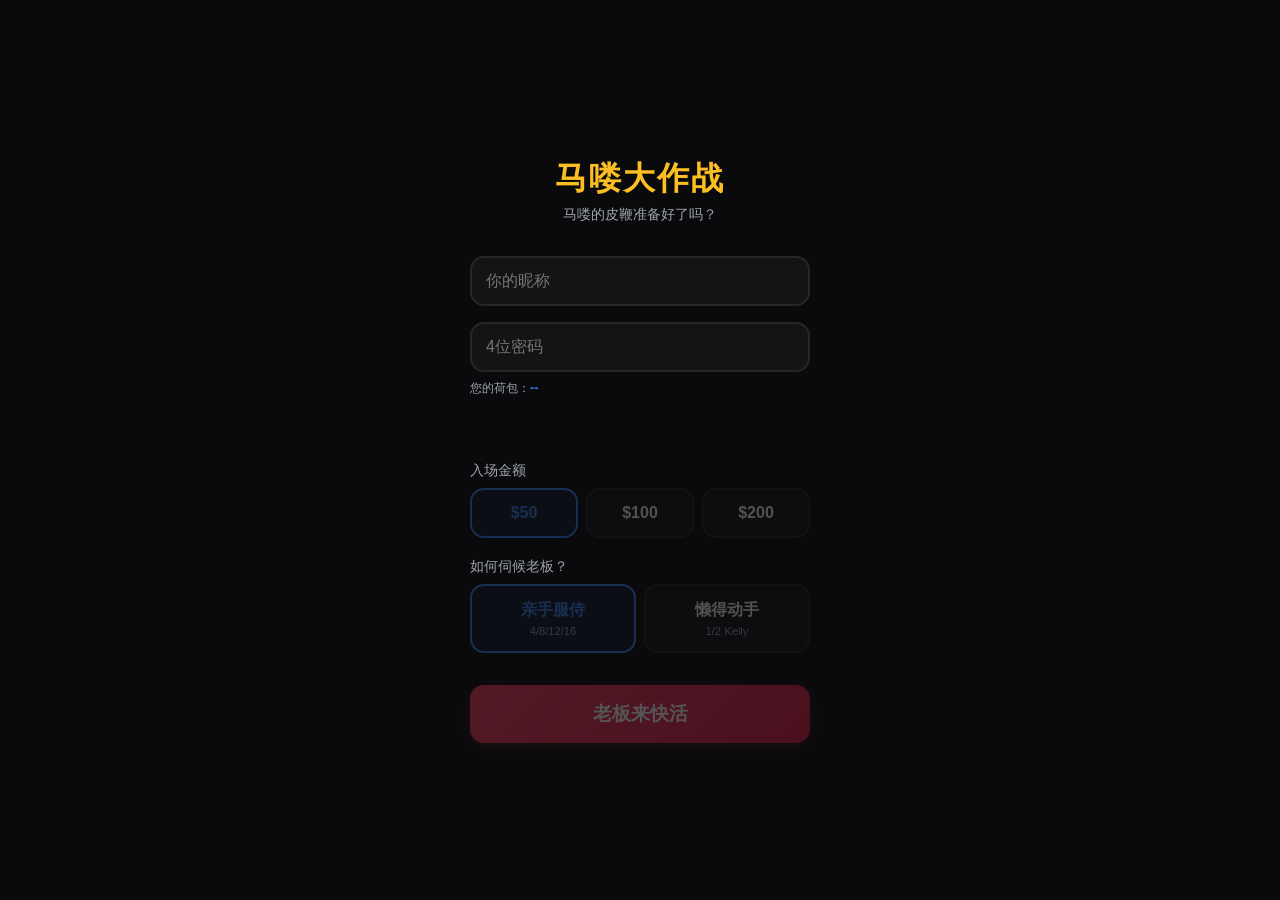
==== commit ba7128d4: "Add files via upload" ====
--- a/index.html
+++ b/index.html
@@ -251,6 +251,7 @@
         hintEl.textContent = '';
         _walletBalance = null;
         _isNewUser = false;
+        updateBuyinButtons(null);
         return;
       }
       amountEl.textContent = '查询中...';
@@ -258,16 +259,25 @@
     }
 
     // keepPin=true 时保留已有验证码并直接触发验证（回到首屏时用）
+    // 如果昵称和密码都有值，直接 fetchWallet 避免先校验用户名再校验密码的二次请求
     function checkUsername(username, keepPin) {
       const amountEl  = document.getElementById('wallet-amount');
       const pincodeEl = document.getElementById('pincode-input');
       const hintEl    = document.getElementById('pincode-hint');
+
+      // 昵称和密码都有值时，直接验证钱包，跳过 checkUsername
+      if (keepPin && pincodeEl.value.trim().length >= 2) {
+        fetchWallet(username, pincodeEl.value.trim());
+        return;
+      }
+
       fetch(SHEETS_URL + '?action=checkUsername&username=' + encodeURIComponent(username))
         .then(r => r.json())
         .then(data => {
           pincodeEl.disabled = false;
           if (!keepPin) pincodeEl.value = '';
           _walletBalance = null;
+          updateBuyinButtons(null);
           if (data.exists) {
             _isNewUser = false;
             if (keepPin) {
@@ -294,7 +304,7 @@
       const amountEl  = document.getElementById('wallet-amount');
       const hintEl    = document.getElementById('pincode-hint');
       if (!pincode || pincode.length < 2) {
-        if (!_isNewUser) _walletBalance = null;
+        if (!_isNewUser) { _walletBalance = null; updateBuyinButtons(null); }
         return;
       }
       if (_isNewUser) {
@@ -320,6 +330,7 @@
             amountEl.textContent = '密码错误';
             hintEl.textContent = '不是您的账号？请注册新用户';
             _walletBalance = null;
+            updateBuyinButtons(null);
             return;
           }
           _walletBalance = data.wallet;
@@ -330,19 +341,37 @@
         .catch(() => {
           amountEl.textContent = '查询失败';
           _walletBalance = null;
+          updateBuyinButtons(null);
         });
     }
 
-    // 根据荷包余额更新带入按钟可用状态
+    // 根据荷包余额更新带入按钮可用状态
     function updateBuyinButtons(balance) {
+      const canPlay = balance !== null && balance >= WALLET_MIN;
       let firstEnabled = null;
+
+      // 入场金额按钮
       document.querySelectorAll('[data-buyin]').forEach(btn => {
         const amount = parseInt(btn.dataset.buyin);
-        const disabled = balance < amount;
+        const disabled = !canPlay || balance < amount;
         btn.disabled = disabled;
         btn.classList.toggle('disabled', disabled);
         if (!disabled && !firstEnabled) firstEnabled = btn;
       });
+
+      // 模式按钮（如何伺候老板）
+      document.querySelectorAll('[data-mode]').forEach(btn => {
+        btn.disabled = !canPlay;
+        btn.classList.toggle('disabled', !canPlay);
+      });
+
+      // 老板来快活按钮
+      const startBtn = document.querySelector('.start-btn');
+      if (startBtn) {
+        startBtn.disabled = !canPlay;
+        startBtn.classList.toggle('disabled', !canPlay);
+      }
+
       // 自动选中第一个可用按钮
       if (firstEnabled) {
         selectedBuyin = parseInt(firstEnabled.dataset.buyin);
@@ -490,8 +519,6 @@
      */
     function shadowDecide(hands, shadowPurse, bossPurse) {
       // 影子退场：庄家开局筹码 - 影子净胜筹码 <= 阈値
-      // 影子净胜 = shadowPurse - INITIAL_PURSE
-      // 退场条件：INITIAL_PURSE - (shadowPurse - INITIAL_PURSE) <= SHADOW_EXIT_THRESHOLD
       const shadowNetWin = shadowPurse - INITIAL_PURSE;
       if ((INITIAL_PURSE - shadowNetWin) <= SHADOW_EXIT_THRESHOLD) {
         return { target: 'RUN', amount: 0 };
@@ -500,38 +527,56 @@
       const allVisible = [];
       for (let i = 0; i < 4; i++) allVisible.push(hands[i][0], hands[i][1]);
 
-      // 老板当前战力
+      // 老板当前战力（绝对值 + 等级）
       const bossInfo = lookupTier(hands[0][0], hands[0][1]);
       let bossTier = bossInfo ? Math.floor(bossInfo.tier) : 3;
+      const bossPower = bossInfo ? (bossInfo.mp || bossInfo.p_eq) : 40;
       const bossUsed = countUsedBlessings(hands[0][0], hands[0][1], allVisible);
       if (bossUsed >= 2) bossTier = Math.max(1, bossTier - 1);
 
-      // 各员工当前战力
+      // 步骤1：按战力绝对值选目标（选与庄家差最大的员工）
       let bestTarget = null;
-      let bestAdjTier = -Infinity;
+      let bestPowerGap = 0;  // 员工战力 - 老板战力，正值才有价值
+      let bestEmpTier = 0;
 
       for (let i = 1; i <= 3; i++) {
         const lbl = ['A', 'B', 'C'][i - 1];
         const empInfo = lookupTier(hands[i][0], hands[i][1]);
         let empTier = empInfo ? Math.floor(empInfo.tier) : 3;
+        const empPower = empInfo ? (empInfo.mp || empInfo.p_eq) : 40;
         const empUsed = countUsedBlessings(hands[i][0], hands[i][1], allVisible);
         if (empUsed >= 2) empTier = Math.max(1, empTier - 1);
 
-        if (empTier > bestAdjTier) {
-          bestAdjTier = empTier;
+        const powerGap = empPower - bossPower;
+        if (powerGap > bestPowerGap) {
+          bestPowerGap = powerGap;
           bestTarget = lbl;
+          bestEmpTier = empTier;
         }
       }
 
-      const gap = bestAdjTier - bossTier;
-
-      // 決策：差 >= 2 才投注
-      const gapStakeMap = { 2: 4, 3: 8, 4: 12, 5: 16 };
-      let stake = gapStakeMap[gap] || (gap >= 5 ? 16 : 0);
-
-      if (stake <= 0 || !bestTarget) return { target: 'SKIP', amount: 0 };
-
-      // 不能超过老板余额
+      if (!bestTarget) return { target: 'SKIP', amount: 0 };
+
+      // 步骤2：按等级差决定下注额
+      const tierGap = bestEmpTier - bossTier;
+
+      // 中优势：2档差 → 下4；但1234组合只有1档差也算中优势 → 下4
+      // 高优势：3档差 → 下8
+      // 超优势：4档差 → 下12
+      // 其他：pass
+      const is1234 = (bossInfo && bossInfo.mn === '1234'); // 庄家拿到1234组合时，1档也当中优势
+      let stake = 0;
+      if (tierGap === 2 || (tierGap === 1 && is1234)) {
+        stake = 4;
+      } else if (tierGap === 3) {
+        stake = 8;
+      } else if (tierGap >= 4) {
+        stake = 12;
+      }
+
+      if (stake <= 0) return { target: 'SKIP', amount: 0 };
+
+      // 不能超过老板余额和影子余额
       stake = Math.min(stake, bossPurse, shadowPurse);
       if (stake < 1) return { target: 'SKIP', amount: 0 };
 
@@ -1018,7 +1063,7 @@
         </div>
         <div class="stat-card">
           <div class="stat-value">A${game.stats.flatEat.A} B${game.stats.flatEat.B} C${game.stats.flatEat.C}</div>
-          <div class="stat-label">平吃 (平局/无斗口)</div>
+          <div class="stat-label">平吃 (同点/同无斗口)</div>
           <div class="stat-shadow">计入obs: ${game.stats.flatEat.obs}局</div>
         </div>
       `;
@@ -1073,35 +1118,51 @@
 
       ctx.clearRect(0, 0, w, h);
 
-      // Shadow curve (gray dashed)
+      const initial = game._initialPurse || INITIAL_PURSE;
+      const labelW = 36;  // 左侧标签宽度
+      const chartW = w - labelW;
+
+      // 左侧数值标签：初始/最大/最小
+      ctx.font = '9px sans-serif';
+      ctx.textAlign = 'left';
+      function yOf(v) { return h - ((v - minVal) / range) * (h - 8) - 4; }
+
+      ctx.fillStyle = 'rgba(156,163,175,0.7)';
+      ctx.fillText(initial, 0, yOf(0) - 2);
+      if (game.obsMaxPurse > initial) {
+        ctx.fillStyle = '#10b981';
+        ctx.fillText(game.obsMaxPurse, 0, yOf(game.obsMaxPurse - initial) - 2);
+      }
+      if (game.obsMinPurse < initial) {
+        ctx.fillStyle = '#f43f5e';
+        ctx.fillText(game.obsMinPurse, 0, yOf(game.obsMinPurse - initial) + 9);
+      }
+
+      // Shadow curve
       if (shData.length >= 2) {
         ctx.strokeStyle = 'rgba(156,163,175,0.55)';
         ctx.lineWidth = 1;
-        ctx.setLineDash([4, 4]);
         ctx.beginPath();
         for (let i = 0; i < shData.length; i++) {
-          const x = (i / (shData.length - 1)) * w;
-          const y = h - ((shData[i] - minVal) / range) * (h - 8) - 4;
+          const x = labelW + (i / (shData.length - 1)) * chartW;
+          const y = yOf(shData[i]);
           if (i === 0) ctx.moveTo(x, y);
           else ctx.lineTo(x, y);
         }
         ctx.stroke();
-        ctx.setLineDash([]);
-      }
-
-      // Player curve (dashed)
+      }
+
+      // Player curve
       ctx.strokeStyle = data[data.length - 1] >= 0 ? '#10b981' : '#f43f5e';
       ctx.lineWidth = 1.5;
-      ctx.setLineDash([6, 3]);
       ctx.beginPath();
       for (let i = 0; i < data.length; i++) {
-        const x = (i / (data.length - 1)) * w;
-        const y = h - ((data[i] - minVal) / range) * (h - 8) - 4;
+        const x = labelW + (i / (data.length - 1)) * chartW;
+        const y = yOf(data[i]);
         if (i === 0) ctx.moveTo(x, y);
         else ctx.lineTo(x, y);
       }
       ctx.stroke();
-      ctx.setLineDash([]);
     }
 
     function renderEndPnlChart() {
@@ -1127,35 +1188,51 @@
 
       ctx.clearRect(0, 0, w, h);
 
-      // Shadow curve (gray dashed)
+      const initial = game._initialPurse || INITIAL_PURSE;
+      const labelW = 40;
+      const chartW = w - labelW;
+
+      // 左侧数值标签：初始/最大/最小
+      ctx.font = '10px sans-serif';
+      ctx.textAlign = 'left';
+      function yOf(v) { return h - ((v - minVal) / range) * (h - 8) - 4; }
+
+      ctx.fillStyle = 'rgba(156,163,175,0.7)';
+      ctx.fillText(initial, 0, yOf(0) - 2);
+      if (game.obsMaxPurse > initial) {
+        ctx.fillStyle = '#10b981';
+        ctx.fillText(game.obsMaxPurse, 0, yOf(game.obsMaxPurse - initial) - 2);
+      }
+      if (game.obsMinPurse < initial) {
+        ctx.fillStyle = '#f43f5e';
+        ctx.fillText(game.obsMinPurse, 0, yOf(game.obsMinPurse - initial) + 10);
+      }
+
+      // Shadow curve
       if (shData.length >= 2) {
         ctx.strokeStyle = 'rgba(156,163,175,0.55)';
         ctx.lineWidth = 1;
-        ctx.setLineDash([4, 4]);
         ctx.beginPath();
         for (let i = 0; i < shData.length; i++) {
-          const x = (i / (shData.length - 1)) * w;
-          const y = h - ((shData[i] - minVal) / range) * (h - 8) - 4;
+          const x = labelW + (i / (shData.length - 1)) * chartW;
+          const y = yOf(shData[i]);
           if (i === 0) ctx.moveTo(x, y);
           else ctx.lineTo(x, y);
         }
         ctx.stroke();
-        ctx.setLineDash([]);
-      }
-
-      // Player curve (dashed)
+      }
+
+      // Player curve
       ctx.strokeStyle = data[data.length - 1] >= 0 ? '#10b981' : '#f43f5e';
       ctx.lineWidth = 2;
-      ctx.setLineDash([6, 3]);
       ctx.beginPath();
       for (let i = 0; i < data.length; i++) {
-        const x = (i / (data.length - 1)) * w;
-        const y = h - ((data[i] - minVal) / range) * (h - 8) - 4;
+        const x = labelW + (i / (data.length - 1)) * chartW;
+        const y = yOf(data[i]);
         if (i === 0) ctx.moveTo(x, y);
         else ctx.lineTo(x, y);
       }
       ctx.stroke();
-      ctx.setLineDash([]);
     }
 
     // ═══════════════════════════════════════════════════════
@@ -1547,6 +1624,7 @@
     // ═══════════════════════════════════════════════════════
 
     showScreen('start-screen');
+    updateBuyinButtons(null);  // 初始禁用所有按钮
     initUsername();
   </script>
 </body>
--- a/css/style.css
+++ b/css/style.css
@@ -170,6 +170,11 @@
   cursor: not-allowed;
   pointer-events: none;
 }
+.start-btn.disabled {
+  opacity: 0.3;
+  cursor: not-allowed;
+  pointer-events: none;
+}
 
 .start-btn {
   width: 100%;
